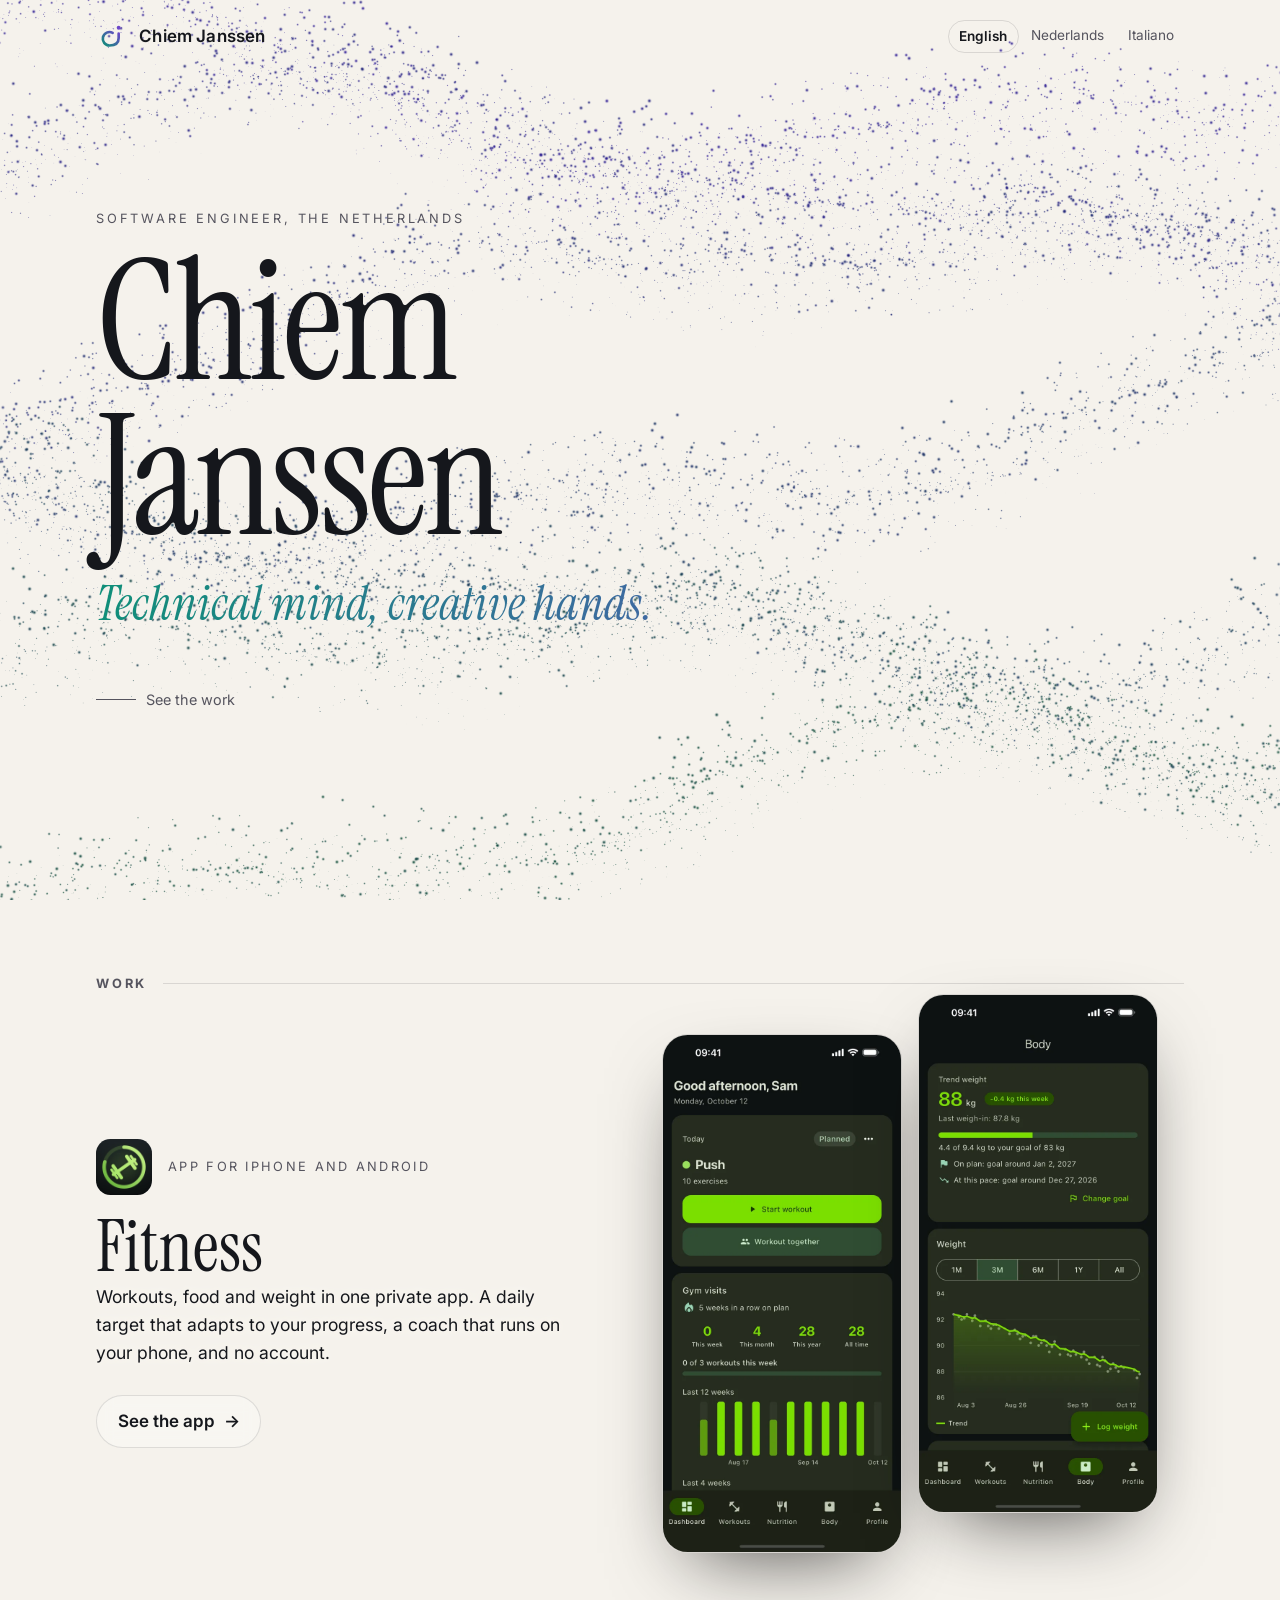
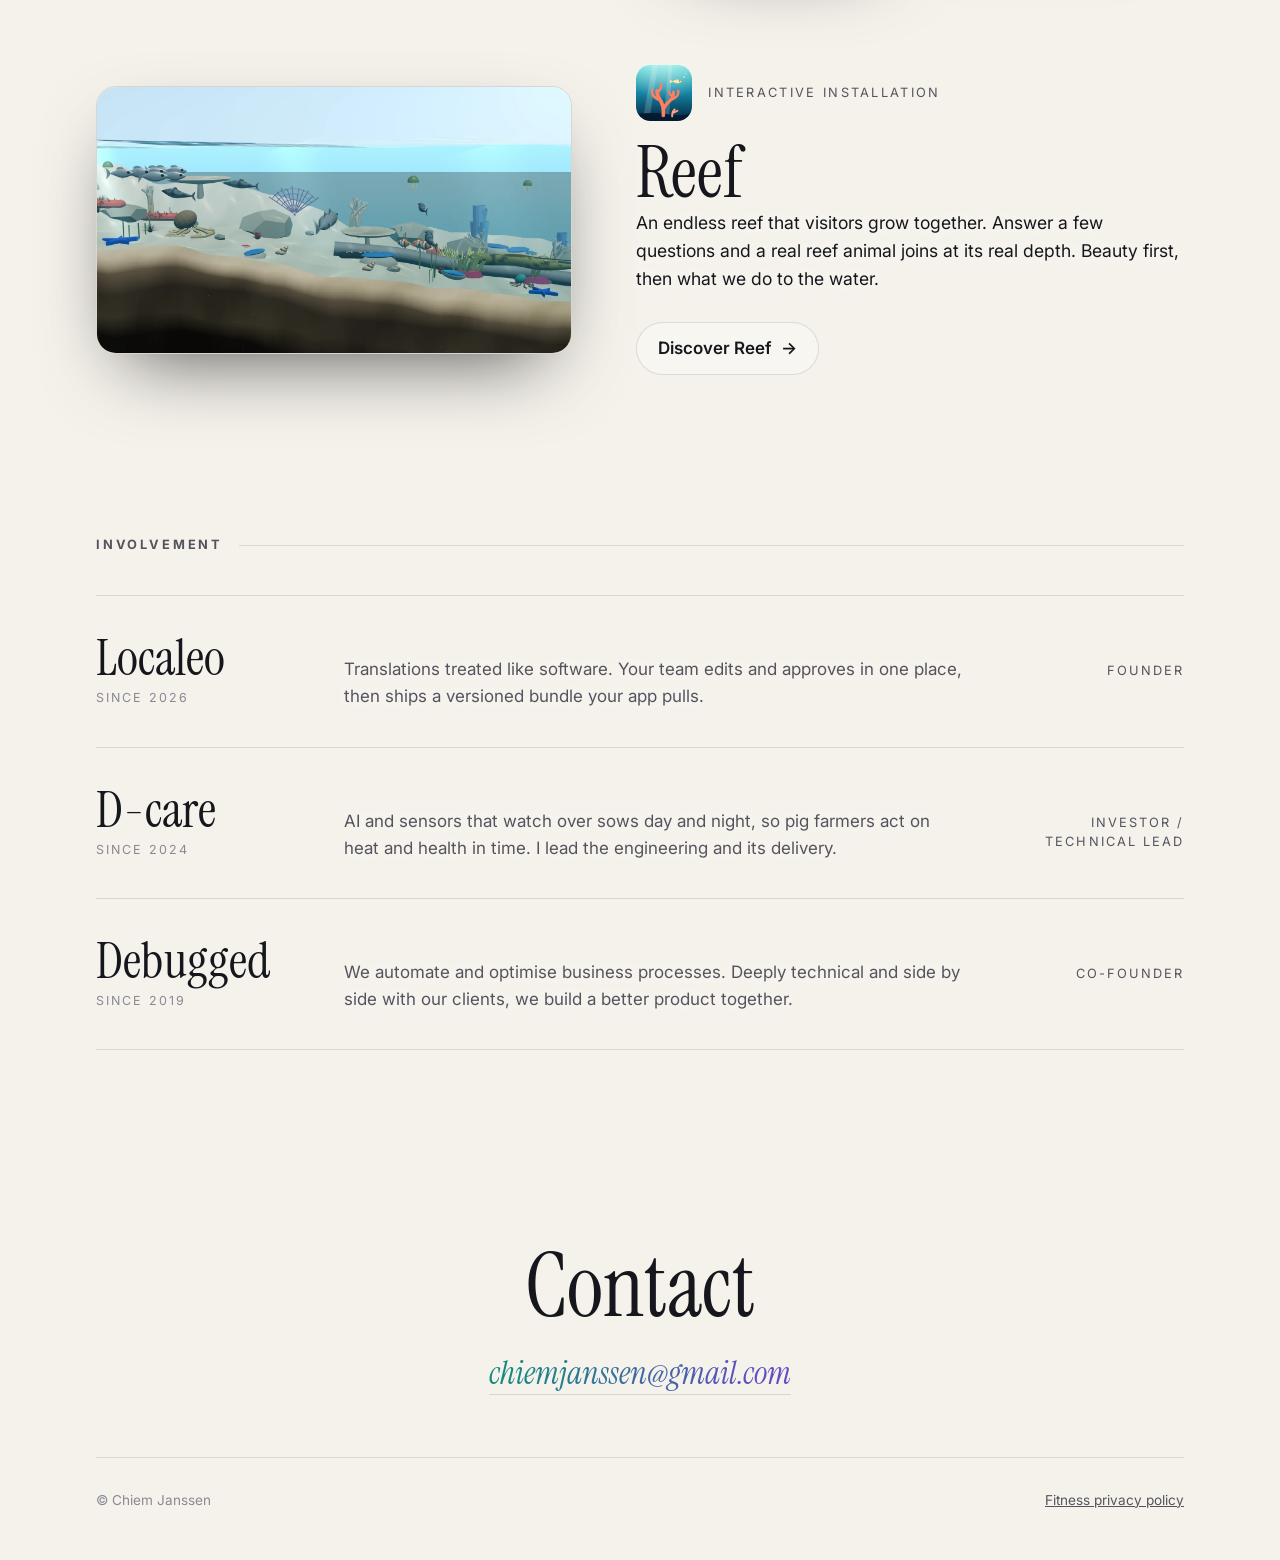
==== index.html @ e1617f34 "Sharper Reef hero, years and roles under involvement - Reef hero and homepage card: a new 3200 px re" ====
<!doctype html>
<html lang="en">
<head>
<meta charset="utf-8">
<meta name="viewport" content="width=device-width, initial-scale=1">
<title>Chiem Janssen: technical mind, creative hands</title>
<meta name="description" content="Software engineer from the Netherlands. Apps, platforms and interactive art: Fitness, Reef, Debugged, Localeo and D-care.">
<meta name="theme-color" content="#07090c">
<link rel="icon" href="/favicon.svg" type="image/svg+xml">
<link rel="apple-touch-icon" href="/assets/icon-180.png">
<link rel="canonical" href="https://chiemjanssen.nl/">
<link rel="alternate" hreflang="en" href="https://chiemjanssen.nl/">
<link rel="alternate" hreflang="nl" href="https://chiemjanssen.nl/nl/">
<link rel="alternate" hreflang="it" href="https://chiemjanssen.nl/it/">
<link rel="alternate" hreflang="x-default" href="https://chiemjanssen.nl/">
<meta property="og:type" content="website">
<meta property="og:title" content="Chiem Janssen: technical mind, creative hands">
<meta property="og:description" content="Software engineer from the Netherlands. Apps, platforms and interactive art: Fitness, Reef, Debugged, Localeo and D-care.">
<meta property="og:image" content="https://chiemjanssen.nl/assets/og-en.jpg">
<meta property="og:url" content="https://chiemjanssen.nl/">
<meta name="twitter:card" content="summary_large_image">
<link rel="preconnect" href="https://fonts.googleapis.com">
<link rel="preconnect" href="https://fonts.gstatic.com" crossorigin>
<link rel="stylesheet" href="https://fonts.googleapis.com/css2?family=Instrument+Serif:ital@0;1&family=Inter:wght@400;600&display=swap">
<link rel="stylesheet" href="/site.css">
<script type="module" src="/assets/field.js"></script>
</head>
<body>
<canvas class="field" data-preset="current" aria-hidden="true"></canvas>
<div class="page">
<div class="wrap">
<header class="topbar">
<a class="brand" href="/"><img src="/assets/logo.svg" width="34" height="34" alt="">Chiem Janssen</a>
<nav class="lang"><strong><span class="full">English</span><span class="short">EN</span></strong><a href="/nl/" hreflang="nl" lang="nl" aria-label="Nederlands"><span class="full">Nederlands</span><span class="short">NL</span></a><a href="/it/" hreflang="it" lang="it" aria-label="Italiano"><span class="full">Italiano</span><span class="short">IT</span></a></nav>
</header>
<main>
<section class="hero" data-field="ink">
<p class="kicker">Software engineer, the Netherlands</p>
<h1>Chiem<br>Janssen</h1>
<p class="tagline" lang="en">Technical mind, creative hands.</p>
<a class="scroll-cue" href="#work">See the work</a>
</section>

<section class="block" id="work">
<h2 class="label">Work</h2>
<article class="project fitness" data-field="fitness">
<div>
<div class="project-head"><img src="/fitness/img/icon.webp" width="56" height="56" alt=""><div><p class="project-kind">App for iPhone and Android</p></div></div>
<h3>Fitness</h3>
<p class="body">Workouts, food and weight in one private app. A daily target that adapts to your progress, a coach that runs on your phone, and no account.</p>
<a class="more" href="/fitness/">See the app</a>
</div>
<div class="project-media duo" role="img" aria-label="Screenshots of the Fitness app">
<div class="phone"><img src="/fitness/img/en/02_today.webp" width="660" height="1434" loading="lazy" alt=""></div>
<div class="phone"><img src="/fitness/img/en/01_body.webp" width="660" height="1434" loading="lazy" alt=""></div>
</div>
</article>
<article class="project reef flip" data-field="reef">
<div>
<div class="project-head"><img src="/reef/img/icon-180.png" width="56" height="56" alt=""><div><p class="project-kind">Interactive installation</p></div></div>
<h3>Reef</h3>
<p class="body">An endless reef that visitors grow together. Answer a few questions and a real reef animal joins at its real depth. Beauty first, then what we do to the water.</p>
<a class="more" href="/reef/">Discover Reef</a>
</div>
<div class="project-media"><div class="shot-wide"><img src="/reef/img/reef-card.webp" width="1600" height="900" loading="lazy" alt="The shallow reef on a sunny day"></div></div>
</article>
</section>

<section class="block" data-field="warm">
<h2 class="label">Involvement</h2>
<ul class="roles">
<li><a href="https://localeo.app" rel="noopener"><span class="org">Localeo<span class="since">Since 2026</span></span><span class="role">Founder</span><span class="what">Translations treated like software. Your team edits and approves in one place, then ships a versioned bundle your app pulls.</span></a></li>
<li><a href="https://d-care.ai" rel="noopener"><span class="org">D-care<span class="since">Since 2024</span></span><span class="role">Investor / Technical Lead</span><span class="what">AI and sensors that watch over sows day and night, so pig farmers act on heat and health in time. I lead the engineering and its delivery.</span></a></li>
<li><a href="https://debugged.nl" rel="noopener"><span class="org">Debugged<span class="since">Since 2019</span></span><span class="role">Co-founder</span><span class="what">We automate and optimise business processes. Deeply technical and side by side with our clients, we build a better product together.</span></a></li>
</ul>
</section>

<section class="contact" data-field="ink">
<h2>Contact</h2>
<a class="mail" href="mailto:chiemjanssen@gmail.com">chiemjanssen@gmail.com</a>
</section>
</main>
<footer>
<span>&copy; Chiem Janssen</span>
<a href="/fitness/privacy/">Fitness privacy policy</a>
</footer>
</div>
</div>
</body>
</html>
---- site.css ----
/* chiemjanssen.nl homepage. Dark-first; the particle field (assets/field.js) sits behind. */
:root {
  color-scheme: dark light;
  --bg: #07090c;
  --fg: #ece9f2;
  --muted: #a3a1ad;
  --faint: #6c6a76;
  --line: rgba(236, 233, 242, .12);
  --panel: rgba(16, 19, 25, .62);
  --mint: #7cf2d4;
  --lilac: #c8a6ff;
  --grad: linear-gradient(100deg, var(--mint), var(--lilac));
  --serif: "Instrument Serif", ui-serif, Georgia, serif;
  --sans: "Inter", system-ui, -apple-system, "Segoe UI", Roboto, sans-serif;
}
@media (prefers-color-scheme: light) {
  :root {
    --bg: #f5f2ec;
    --fg: #15171c;
    --muted: #55545e;
    --faint: #8a8893;
    --line: rgba(21, 23, 28, .12);
    --panel: rgba(250, 248, 244, .7);
    --mint: #0f8f78;
    --lilac: #6b46c9;
  }
}

* { box-sizing: border-box; }
html { -webkit-text-size-adjust: 100%; scroll-behavior: smooth; }
@media (prefers-reduced-motion: reduce) { html { scroll-behavior: auto; } }
body {
  margin: 0;
  background: var(--bg);
  color: var(--fg);
  font: 17px/1.6 var(--sans);
  overflow-x: hidden;
  overflow-wrap: break-word;
}
a { color: inherit; }
img { max-width: 100%; height: auto; display: block; }

canvas.field { position: fixed; inset: 0; width: 100%; height: 100%; z-index: 0; pointer-events: none; }
.no-webgl body, html.no-webgl body {
  background-image: radial-gradient(60rem 40rem at 80% 0%, color-mix(in srgb, var(--lilac) 18%, transparent), transparent 70%),
    radial-gradient(50rem 40rem at 0% 60%, color-mix(in srgb, var(--mint) 14%, transparent), transparent 70%);
}

.page { position: relative; z-index: 1; }
.wrap { max-width: 72rem; margin: 0 auto; padding: 0 1rem; }
@media (min-width: 700px) { .wrap { padding: 0 2rem; } }

/* Top bar */
.topbar { display: flex; align-items: center; justify-content: space-between; gap: 1rem; padding: 1.25rem 0; }
.brand { display: flex; align-items: center; gap: .6rem; text-decoration: none; font-weight: 600; letter-spacing: .01em; }
.brand img { width: 2.1rem; height: 2.1rem; }
nav.lang { display: flex; gap: .15rem; font-size: .85rem; }
nav.lang a, nav.lang strong { padding: .3rem .65rem; border-radius: 999px; text-decoration: none; }
nav.lang a { color: var(--muted); }
nav.lang a:hover { color: var(--fg); background: var(--line); }
nav.lang .short { display: none; }
@media (max-width: 560px) { nav.lang .full { display: none; } nav.lang .short { display: inline; } }
nav.lang strong { color: var(--fg); border: 1px solid var(--line); font-weight: 600; }

/* Hero */
.hero { min-height: calc(100svh - 5rem); display: flex; flex-direction: column; justify-content: center; padding: 2rem 0 5rem; }
.kicker { margin: 0 0 1rem; color: var(--muted); font-size: .8rem; letter-spacing: .22em; text-transform: uppercase; }
.hero h1 {
  margin: 0;
  font: 400 clamp(4rem, 18vw, 10.5rem)/.92 var(--serif);
  letter-spacing: -.02em;
}
.tagline {
  margin: 1.4rem 0 0;
  font: italic 400 clamp(1.6rem, 4.6vw, 3rem)/1.15 var(--serif);
  background: var(--grad);
  -webkit-background-clip: text;
  background-clip: text;
  color: transparent;
}
.scroll-cue { margin-top: 3.5rem; display: inline-flex; align-items: center; gap: .6rem; color: var(--muted); text-decoration: none; font-size: .9rem; }
.scroll-cue::before { content: ""; width: 2.5rem; height: 1px; background: currentColor; }
.scroll-cue:hover { color: var(--fg); }

/* Sections */
section.block { padding: 5rem 0; }
.label { margin: 0 0 2.5rem; color: var(--muted); font-size: .8rem; letter-spacing: .22em; text-transform: uppercase; display: flex; align-items: center; gap: 1rem; }
.label::after { content: ""; flex: 1; height: 1px; background: var(--line); }

/* Projects */
.project { display: grid; gap: 2rem; align-items: center; margin-bottom: 7rem; }
.project:last-child { margin-bottom: 0; }
@media (min-width: 900px) {
  .project { grid-template-columns: 1fr 1.15fr; gap: 4rem; }
  .project.flip .project-media { order: -1; }
}
.project-head { display: flex; align-items: center; gap: 1rem; margin-bottom: 1rem; }
.project-head img { width: 3.5rem; height: 3.5rem; border-radius: .9rem; }
.project-kind { margin: 0; color: var(--muted); font-size: .8rem; letter-spacing: .18em; text-transform: uppercase; }
.project h3 { margin: 0; font: 400 clamp(2.6rem, 7vw, 4.5rem)/1 var(--serif); }
.project p.body, .roles .what { text-shadow: 0 0 14px var(--bg), 0 0 4px var(--bg); }
.project p.body { margin: 0 0 1.75rem; font-size: 1.1rem; color: var(--fg); max-width: 34rem; }
.more {
  display: inline-flex; align-items: center; gap: .55rem;
  padding: .75rem 1.3rem; border-radius: 999px; border: 1px solid var(--line);
  background: var(--panel); backdrop-filter: blur(8px); -webkit-backdrop-filter: blur(8px);
  text-decoration: none; font-weight: 600;
  transition: border-color .2s, transform .2s;
}
.more::after { content: "\2192"; transition: transform .2s; }
.more:hover { border-color: var(--accent, var(--mint)); }
.more:hover::after { transform: translateX(.25rem); }
.project.fitness { --accent: #7edd00; }
.project.reef { --accent: #36d1dc; }

.project-media { position: relative; }
.shot-wide { border-radius: 1.25rem; overflow: hidden; border: 1px solid var(--line); box-shadow: 0 30px 80px -30px rgba(0, 0, 0, .7); }
.shot-wide img { width: 100%; aspect-ratio: 16 / 9; object-fit: cover; }
.duo { display: flex; gap: 1rem; align-items: flex-end; justify-content: center; }
.phone {
  width: min(46%, 15rem); border-radius: 1.6rem; overflow: hidden;
  border: 1px solid var(--line); box-shadow: 0 30px 80px -30px rgba(0, 0, 0, .7);
}
.phone:nth-child(2) { transform: translateY(-2.5rem); }

/* Involvement */
.roles { list-style: none; margin: 0; padding: 0; border-top: 1px solid var(--line); }
.roles li { border-bottom: 1px solid var(--line); }
.roles a {
  display: grid; grid-template-columns: 1fr auto; gap: .35rem 1.5rem; align-items: baseline;
  padding: 1.75rem 0; text-decoration: none;
}
@media (min-width: 800px) {
  .roles a { grid-template-columns: 14rem 1fr 12rem; padding: 2.25rem 0; }
}
.roles .org { font: 400 clamp(2rem, 5vw, 3.2rem)/1 var(--serif); transition: color .2s; }
.roles .since { display: block; margin-top: .55rem; font: 400 .78rem/1 var(--sans); letter-spacing: .16em; text-transform: uppercase; color: var(--faint); }
.roles .role { grid-column: 2; grid-row: 1; justify-self: end; text-align: right; max-width: 11rem; color: var(--muted); font-size: .8rem; line-height: 1.5; letter-spacing: .16em; text-transform: uppercase; }
.roles .what { grid-column: 1 / -1; color: var(--muted); max-width: 40rem; }
@media (min-width: 800px) {
  .roles .what { grid-column: 2; grid-row: 1; }
  .roles .role { grid-column: 3; }
}
.roles a:hover .org { color: var(--mint); }

/* Contact + footer */
.contact { text-align: center; padding: 7rem 0 4rem; }
.contact h2 { margin: 0 0 1.5rem; font: 400 clamp(2.6rem, 8vw, 5.5rem)/1 var(--serif); }
.contact .mail {
  font: italic 400 clamp(1.3rem, 4vw, 2rem)/1.2 var(--serif);
  background: var(--grad); -webkit-background-clip: text; background-clip: text; color: transparent;
  text-decoration: none; border-bottom: 1px solid var(--line);
}
footer { padding: 2rem 0 3rem; border-top: 1px solid var(--line); color: var(--faint); font-size: .85rem; display: flex; flex-wrap: wrap; gap: .5rem 1.5rem; justify-content: space-between; }
footer a { color: var(--muted); }
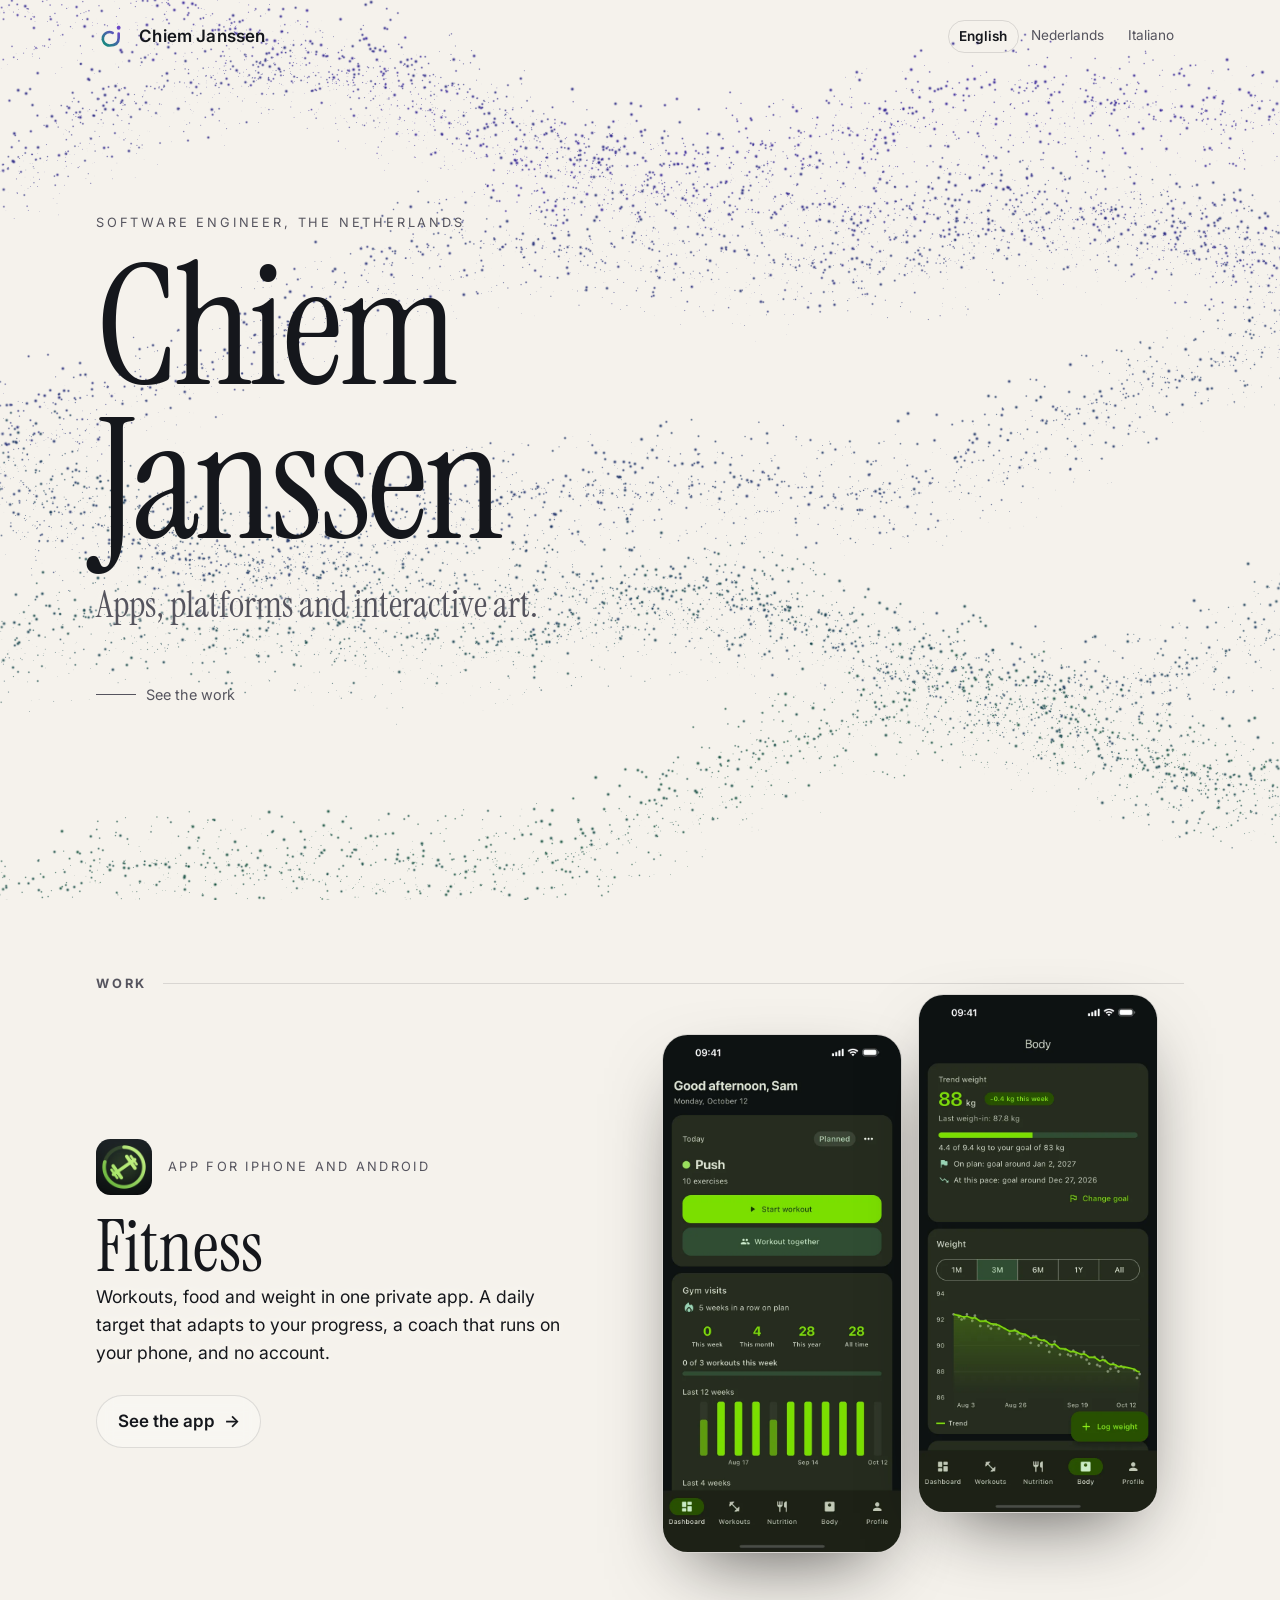
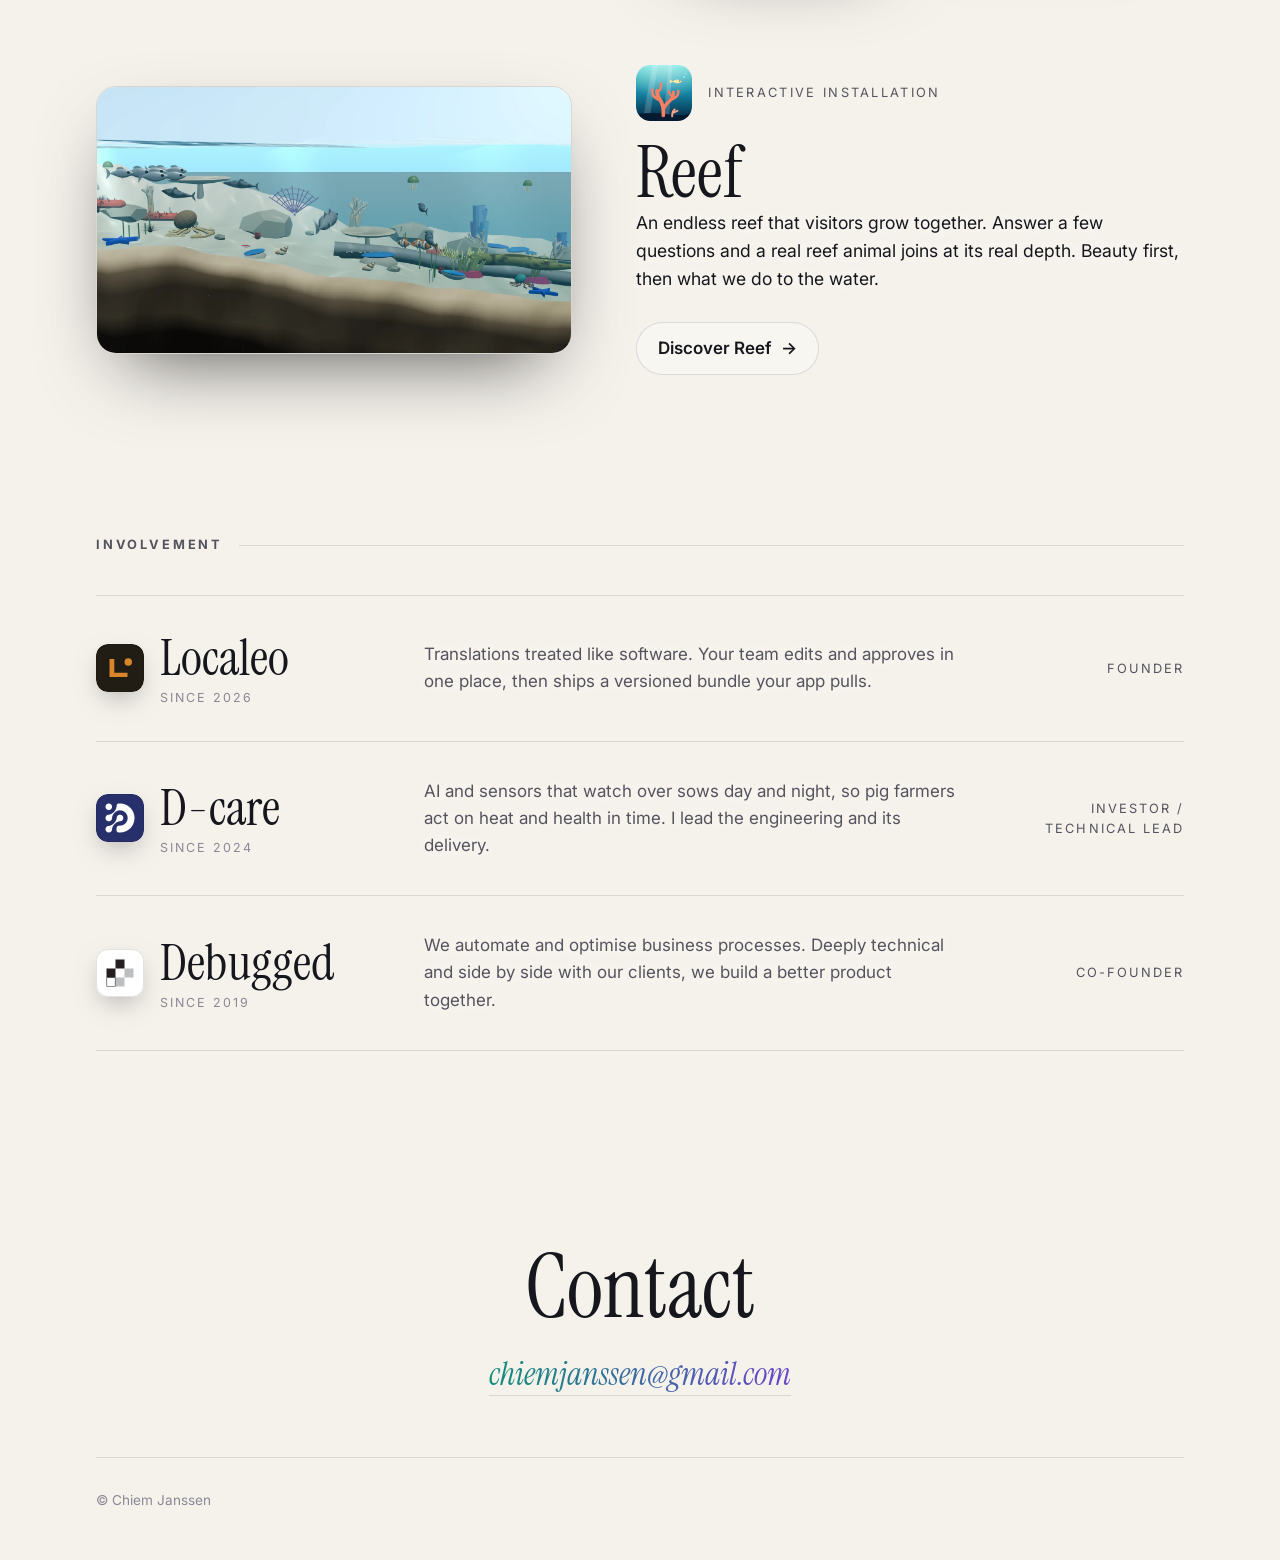
==== commit ae7b3f28: "Company logos in front of the involvement rows" ====
--- a/index.html
+++ b/index.html
@@ -3,7 +3,7 @@
 <head>
 <meta charset="utf-8">
 <meta name="viewport" content="width=device-width, initial-scale=1">
-<title>Chiem Janssen: technical mind, creative hands</title>
+<title>Chiem Janssen</title>
 <meta name="description" content="Software engineer from the Netherlands. Apps, platforms and interactive art: Fitness, Reef, Debugged, Localeo and D-care.">
 <meta name="theme-color" content="#07090c">
 <link rel="icon" href="/favicon.svg" type="image/svg+xml">
@@ -14,7 +14,7 @@
 <link rel="alternate" hreflang="it" href="https://chiemjanssen.nl/it/">
 <link rel="alternate" hreflang="x-default" href="https://chiemjanssen.nl/">
 <meta property="og:type" content="website">
-<meta property="og:title" content="Chiem Janssen: technical mind, creative hands">
+<meta property="og:title" content="Chiem Janssen">
 <meta property="og:description" content="Software engineer from the Netherlands. Apps, platforms and interactive art: Fitness, Reef, Debugged, Localeo and D-care.">
 <meta property="og:image" content="https://chiemjanssen.nl/assets/og-en.jpg">
 <meta property="og:url" content="https://chiemjanssen.nl/">
@@ -37,7 +37,7 @@
 <section class="hero" data-field="ink">
 <p class="kicker">Software engineer, the Netherlands</p>
 <h1>Chiem<br>Janssen</h1>
-<p class="tagline" lang="en">Technical mind, creative hands.</p>
+<p class="tagline">Apps, platforms and interactive art.</p>
 <a class="scroll-cue" href="#work">See the work</a>
 </section>
 
@@ -69,9 +69,9 @@
 <section class="block" data-field="warm">
 <h2 class="label">Involvement</h2>
 <ul class="roles">
-<li><a href="https://localeo.app" rel="noopener"><span class="org">Localeo<span class="since">Since 2026</span></span><span class="role">Founder</span><span class="what">Translations treated like software. Your team edits and approves in one place, then ships a versioned bundle your app pulls.</span></a></li>
-<li><a href="https://d-care.ai" rel="noopener"><span class="org">D-care<span class="since">Since 2024</span></span><span class="role">Investor / Technical Lead</span><span class="what">AI and sensors that watch over sows day and night, so pig farmers act on heat and health in time. I lead the engineering and its delivery.</span></a></li>
-<li><a href="https://debugged.nl" rel="noopener"><span class="org">Debugged<span class="since">Since 2019</span></span><span class="role">Co-founder</span><span class="what">We automate and optimise business processes. Deeply technical and side by side with our clients, we build a better product together.</span></a></li>
+<li><a href="https://localeo.app" rel="noopener"><span class="org"><img class="org-logo" src="/assets/orgs/localeo.svg" width="48" height="48" alt=""><span class="org-name">Localeo<span class="since">Since 2026</span></span></span><span class="role">Founder</span><span class="what">Translations treated like software. Your team edits and approves in one place, then ships a versioned bundle your app pulls.</span></a></li>
+<li><a href="https://d-care.ai" rel="noopener"><span class="org"><img class="org-logo" src="/assets/orgs/dcare.png" width="48" height="48" alt=""><span class="org-name">D-care<span class="since">Since 2024</span></span></span><span class="role">Investor / Technical Lead</span><span class="what">AI and sensors that watch over sows day and night, so pig farmers act on heat and health in time. I lead the engineering and its delivery.</span></a></li>
+<li><a href="https://debugged.nl" rel="noopener"><span class="org"><img class="org-logo" src="/assets/orgs/debugged.svg" width="48" height="48" alt=""><span class="org-name">Debugged<span class="since">Since 2019</span></span></span><span class="role">Co-founder</span><span class="what">We automate and optimise business processes. Deeply technical and side by side with our clients, we build a better product together.</span></a></li>
 </ul>
 </section>
 
@@ -82,7 +82,6 @@
 </main>
 <footer>
 <span>&copy; Chiem Janssen</span>
-<a href="/fitness/privacy/">Fitness privacy policy</a>
 </footer>
 </div>
 </div>
--- a/site.css
+++ b/site.css
@@ -71,12 +71,9 @@
   letter-spacing: -.02em;
 }
 .tagline {
-  margin: 1.4rem 0 0;
-  font: italic 400 clamp(1.6rem, 4.6vw, 3rem)/1.15 var(--serif);
-  background: var(--grad);
-  -webkit-background-clip: text;
-  background-clip: text;
-  color: transparent;
+  margin: 1.5rem 0 0;
+  font: 400 clamp(1.4rem, 3.6vw, 2.3rem)/1.2 var(--serif);
+  color: var(--muted);
 }
 .scroll-cue { margin-top: 3.5rem; display: inline-flex; align-items: center; gap: .6rem; color: var(--muted); text-decoration: none; font-size: .9rem; }
 .scroll-cue::before { content: ""; width: 2.5rem; height: 1px; background: currentColor; }
@@ -98,7 +95,7 @@
 .project-head img { width: 3.5rem; height: 3.5rem; border-radius: .9rem; }
 .project-kind { margin: 0; color: var(--muted); font-size: .8rem; letter-spacing: .18em; text-transform: uppercase; }
 .project h3 { margin: 0; font: 400 clamp(2.6rem, 7vw, 4.5rem)/1 var(--serif); }
-.project p.body, .roles .what { text-shadow: 0 0 14px var(--bg), 0 0 4px var(--bg); }
+.tagline, .project p.body, .roles .what { text-shadow: 0 0 14px var(--bg), 0 0 4px var(--bg); }
 .project p.body { margin: 0 0 1.75rem; font-size: 1.1rem; color: var(--fg); max-width: 34rem; }
 .more {
   display: inline-flex; align-items: center; gap: .55rem;
@@ -127,13 +124,16 @@
 .roles { list-style: none; margin: 0; padding: 0; border-top: 1px solid var(--line); }
 .roles li { border-bottom: 1px solid var(--line); }
 .roles a {
-  display: grid; grid-template-columns: 1fr auto; gap: .35rem 1.5rem; align-items: baseline;
+  display: grid; grid-template-columns: 1fr auto; gap: .35rem 1.5rem; align-items: center;
   padding: 1.75rem 0; text-decoration: none;
 }
 @media (min-width: 800px) {
-  .roles a { grid-template-columns: 14rem 1fr 12rem; padding: 2.25rem 0; }
+  .roles a { grid-template-columns: 19rem 1fr 12rem; padding: 2.25rem 0; }
 }
 .roles .org { font: 400 clamp(2rem, 5vw, 3.2rem)/1 var(--serif); transition: color .2s; }
+.roles .org { display: flex; align-items: center; gap: 1rem; }
+.org-logo { width: 3rem; height: 3rem; flex: none; border-radius: .75rem; box-shadow: 0 10px 30px -12px rgba(0, 0, 0, .6); outline: 1px solid var(--line); outline-offset: -1px; }
+@media (max-width: 799px) { .org-logo { width: 2.6rem; height: 2.6rem; border-radius: .65rem; } }
 .roles .since { display: block; margin-top: .55rem; font: 400 .78rem/1 var(--sans); letter-spacing: .16em; text-transform: uppercase; color: var(--faint); }
 .roles .role { grid-column: 2; grid-row: 1; justify-self: end; text-align: right; max-width: 11rem; color: var(--muted); font-size: .8rem; line-height: 1.5; letter-spacing: .16em; text-transform: uppercase; }
 .roles .what { grid-column: 1 / -1; color: var(--muted); max-width: 40rem; }
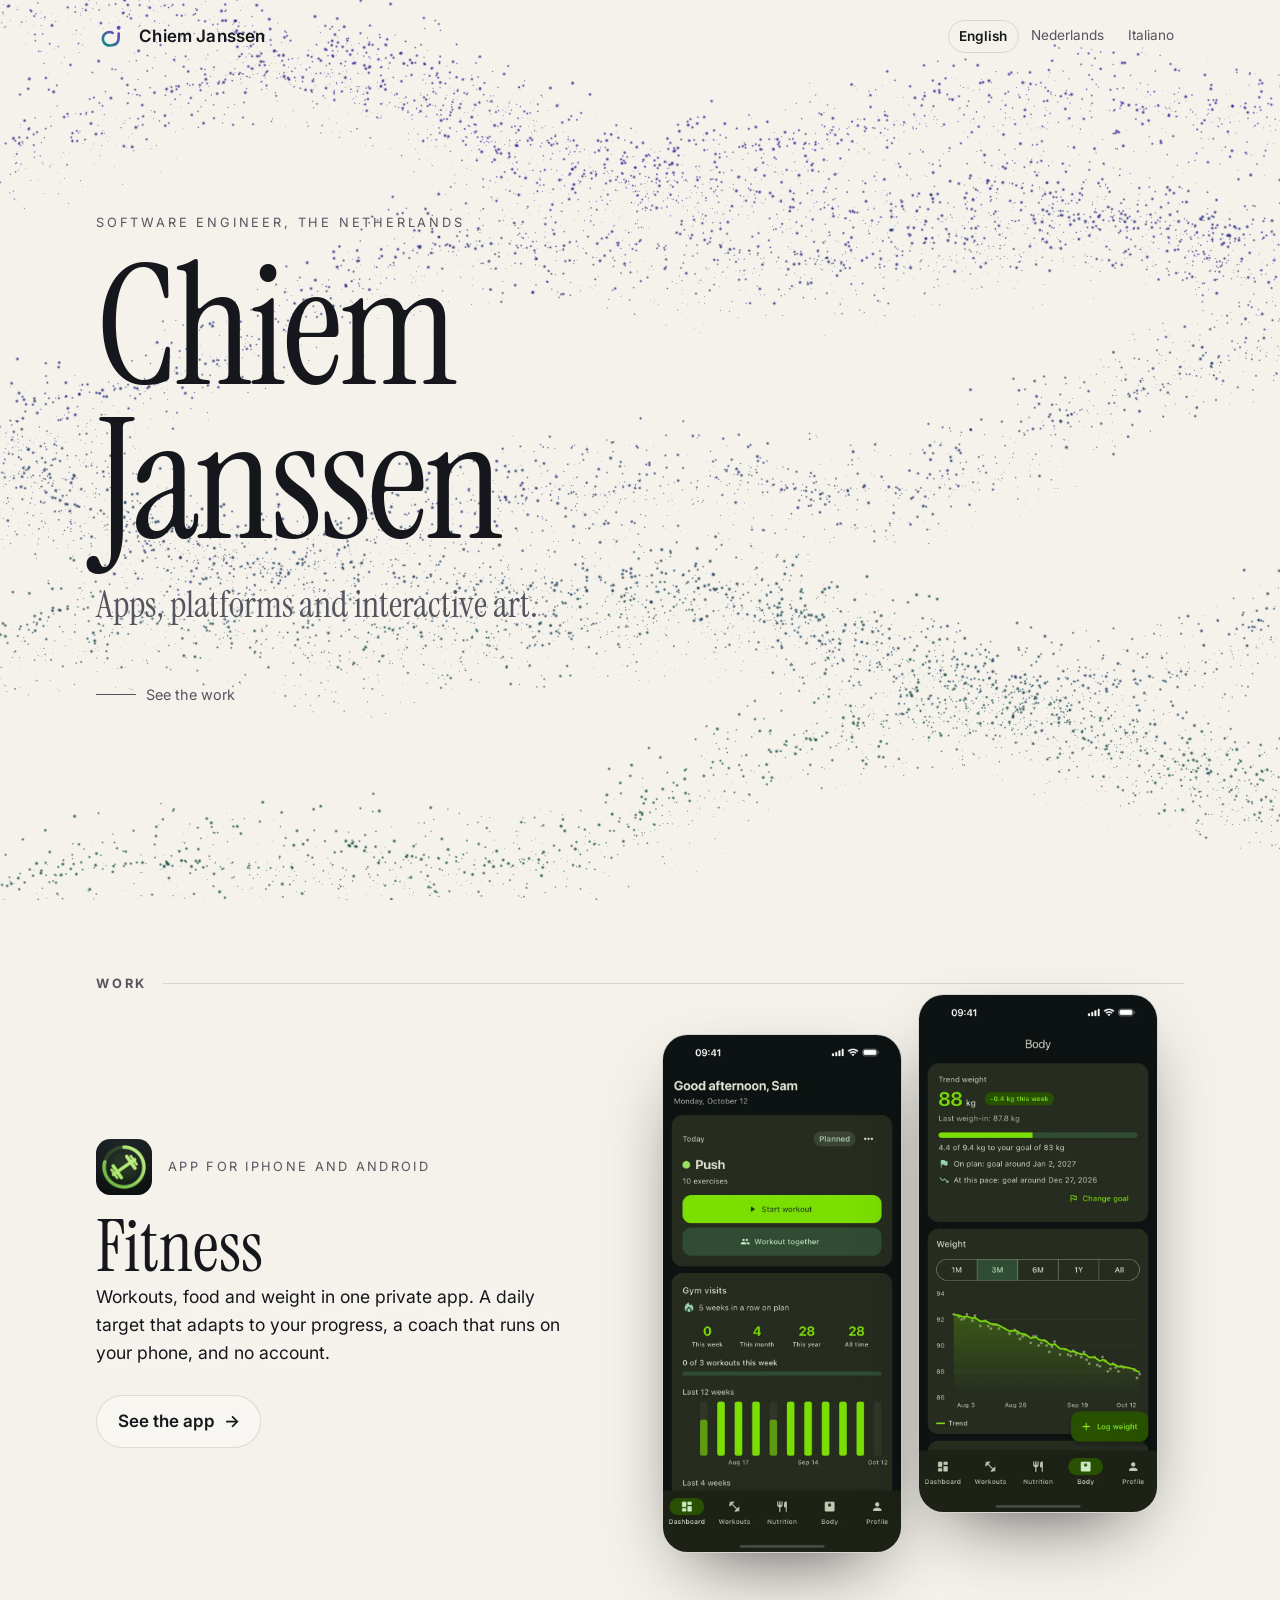
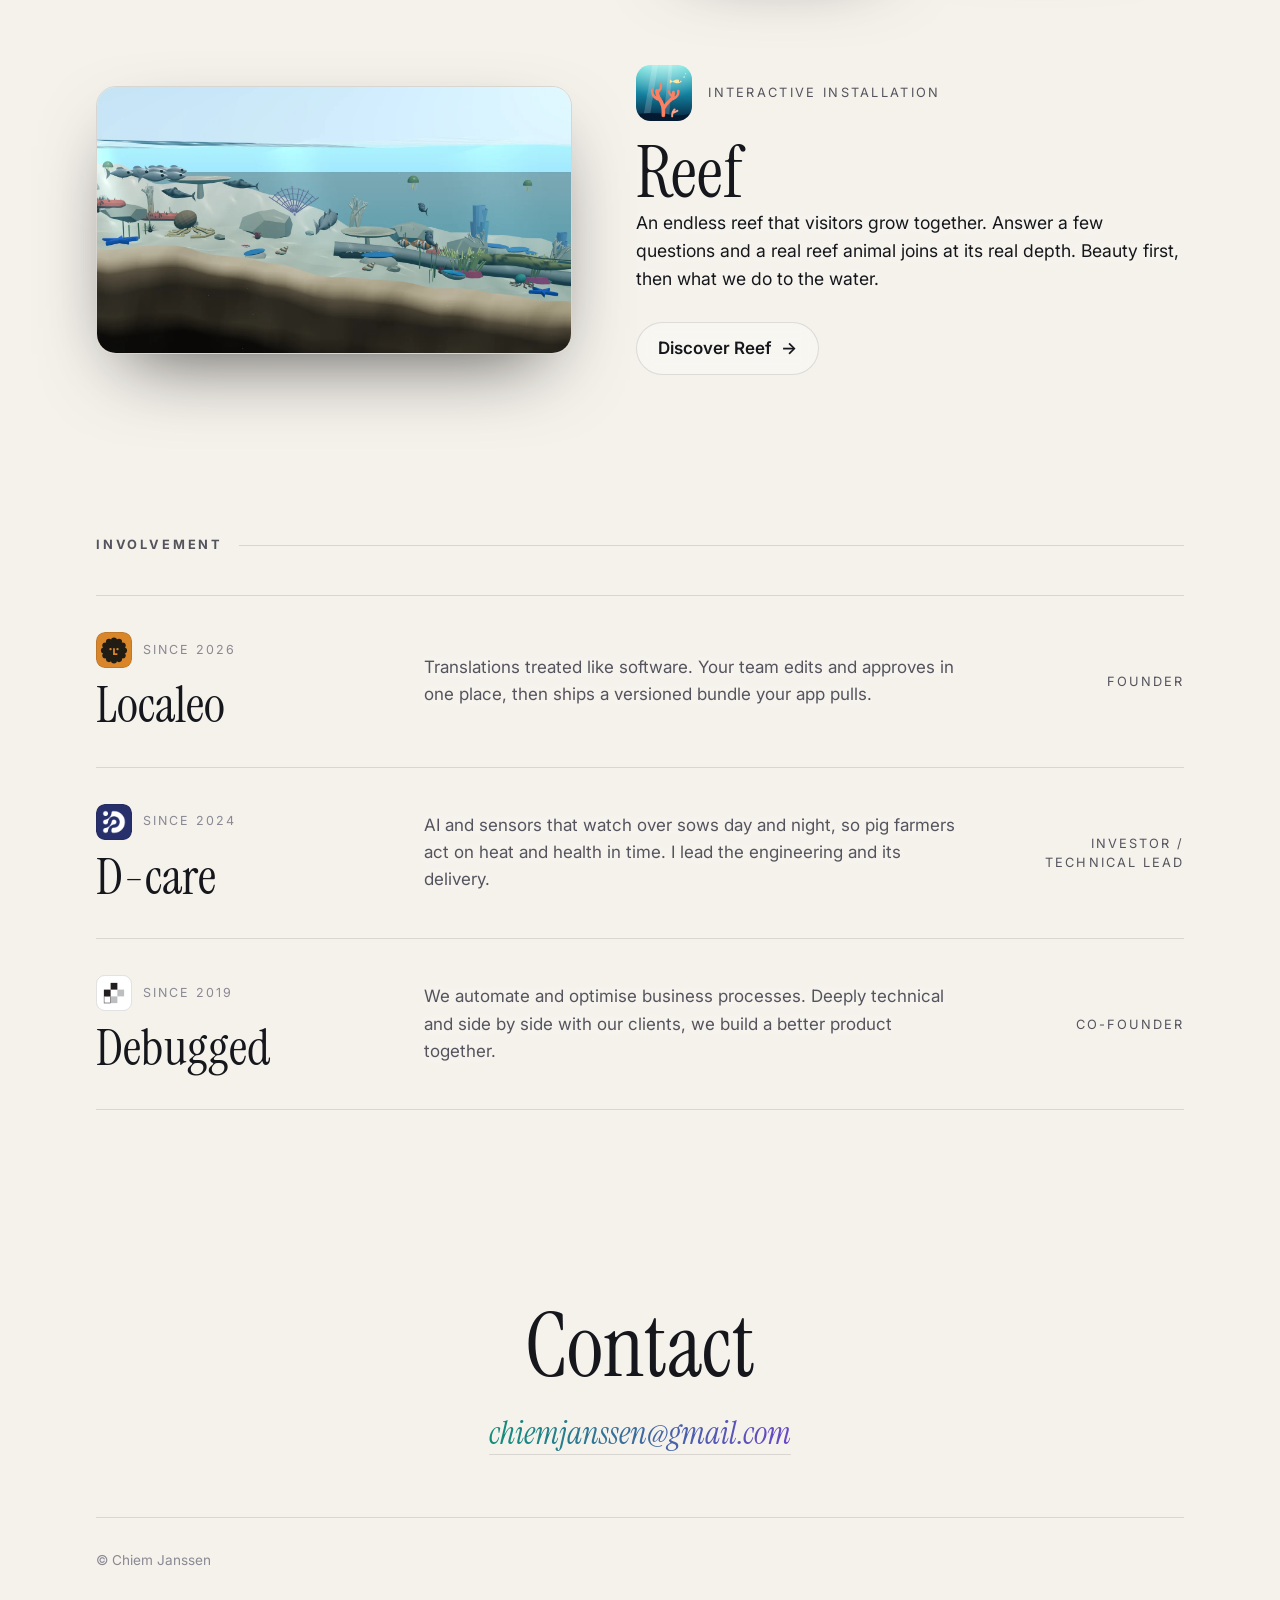
==== commit 589204de: "Localeo's lion icon; logo next to the year above each company name" ====
--- a/index.html
+++ b/index.html
@@ -69,9 +69,9 @@
 <section class="block" data-field="warm">
 <h2 class="label">Involvement</h2>
 <ul class="roles">
-<li><a href="https://localeo.app" rel="noopener"><span class="org"><img class="org-logo" src="/assets/orgs/localeo.svg" width="48" height="48" alt=""><span class="org-name">Localeo<span class="since">Since 2026</span></span></span><span class="role">Founder</span><span class="what">Translations treated like software. Your team edits and approves in one place, then ships a versioned bundle your app pulls.</span></a></li>
-<li><a href="https://d-care.ai" rel="noopener"><span class="org"><img class="org-logo" src="/assets/orgs/dcare.png" width="48" height="48" alt=""><span class="org-name">D-care<span class="since">Since 2024</span></span></span><span class="role">Investor / Technical Lead</span><span class="what">AI and sensors that watch over sows day and night, so pig farmers act on heat and health in time. I lead the engineering and its delivery.</span></a></li>
-<li><a href="https://debugged.nl" rel="noopener"><span class="org"><img class="org-logo" src="/assets/orgs/debugged.svg" width="48" height="48" alt=""><span class="org-name">Debugged<span class="since">Since 2019</span></span></span><span class="role">Co-founder</span><span class="what">We automate and optimise business processes. Deeply technical and side by side with our clients, we build a better product together.</span></a></li>
+<li><a href="https://localeo.app" rel="noopener"><span class="org"><span class="org-head"><img class="org-logo" src="/assets/orgs/localeo.svg" width="36" height="36" alt=""><span class="since">Since 2026</span></span><span class="org-name">Localeo</span></span><span class="role">Founder</span><span class="what">Translations treated like software. Your team edits and approves in one place, then ships a versioned bundle your app pulls.</span></a></li>
+<li><a href="https://d-care.ai" rel="noopener"><span class="org"><span class="org-head"><img class="org-logo" src="/assets/orgs/dcare.png" width="36" height="36" alt=""><span class="since">Since 2024</span></span><span class="org-name">D-care</span></span><span class="role">Investor / Technical Lead</span><span class="what">AI and sensors that watch over sows day and night, so pig farmers act on heat and health in time. I lead the engineering and its delivery.</span></a></li>
+<li><a href="https://debugged.nl" rel="noopener"><span class="org"><span class="org-head"><img class="org-logo" src="/assets/orgs/debugged.svg" width="36" height="36" alt=""><span class="since">Since 2019</span></span><span class="org-name">Debugged</span></span><span class="role">Co-founder</span><span class="what">We automate and optimise business processes. Deeply technical and side by side with our clients, we build a better product together.</span></a></li>
 </ul>
 </section>
 
--- a/site.css
+++ b/site.css
@@ -131,10 +131,10 @@
   .roles a { grid-template-columns: 19rem 1fr 12rem; padding: 2.25rem 0; }
 }
 .roles .org { font: 400 clamp(2rem, 5vw, 3.2rem)/1 var(--serif); transition: color .2s; }
-.roles .org { display: flex; align-items: center; gap: 1rem; }
-.org-logo { width: 3rem; height: 3rem; flex: none; border-radius: .75rem; box-shadow: 0 10px 30px -12px rgba(0, 0, 0, .6); outline: 1px solid var(--line); outline-offset: -1px; }
-@media (max-width: 799px) { .org-logo { width: 2.6rem; height: 2.6rem; border-radius: .65rem; } }
-.roles .since { display: block; margin-top: .55rem; font: 400 .78rem/1 var(--sans); letter-spacing: .16em; text-transform: uppercase; color: var(--faint); }
+.roles .org { display: flex; flex-direction: column; align-items: flex-start; gap: .7rem; }
+.org-head { display: flex; align-items: center; gap: .7rem; }
+.org-logo { width: 2.25rem; height: 2.25rem; flex: none; border-radius: .55rem; outline: 1px solid var(--line); outline-offset: -1px; }
+.roles .since { font: 400 .78rem/1 var(--sans); letter-spacing: .16em; text-transform: uppercase; color: var(--faint); }
 .roles .role { grid-column: 2; grid-row: 1; justify-self: end; text-align: right; max-width: 11rem; color: var(--muted); font-size: .8rem; line-height: 1.5; letter-spacing: .16em; text-transform: uppercase; }
 .roles .what { grid-column: 1 / -1; color: var(--muted); max-width: 40rem; }
 @media (min-width: 800px) {
@@ -153,3 +153,4 @@
 }
 footer { padding: 2rem 0 3rem; border-top: 1px solid var(--line); color: var(--faint); font-size: .85rem; display: flex; flex-wrap: wrap; gap: .5rem 1.5rem; justify-content: space-between; }
 footer a { color: var(--muted); }
+@media (max-width: 799px) { .roles .role { align-self: start; margin-top: .65rem; } }
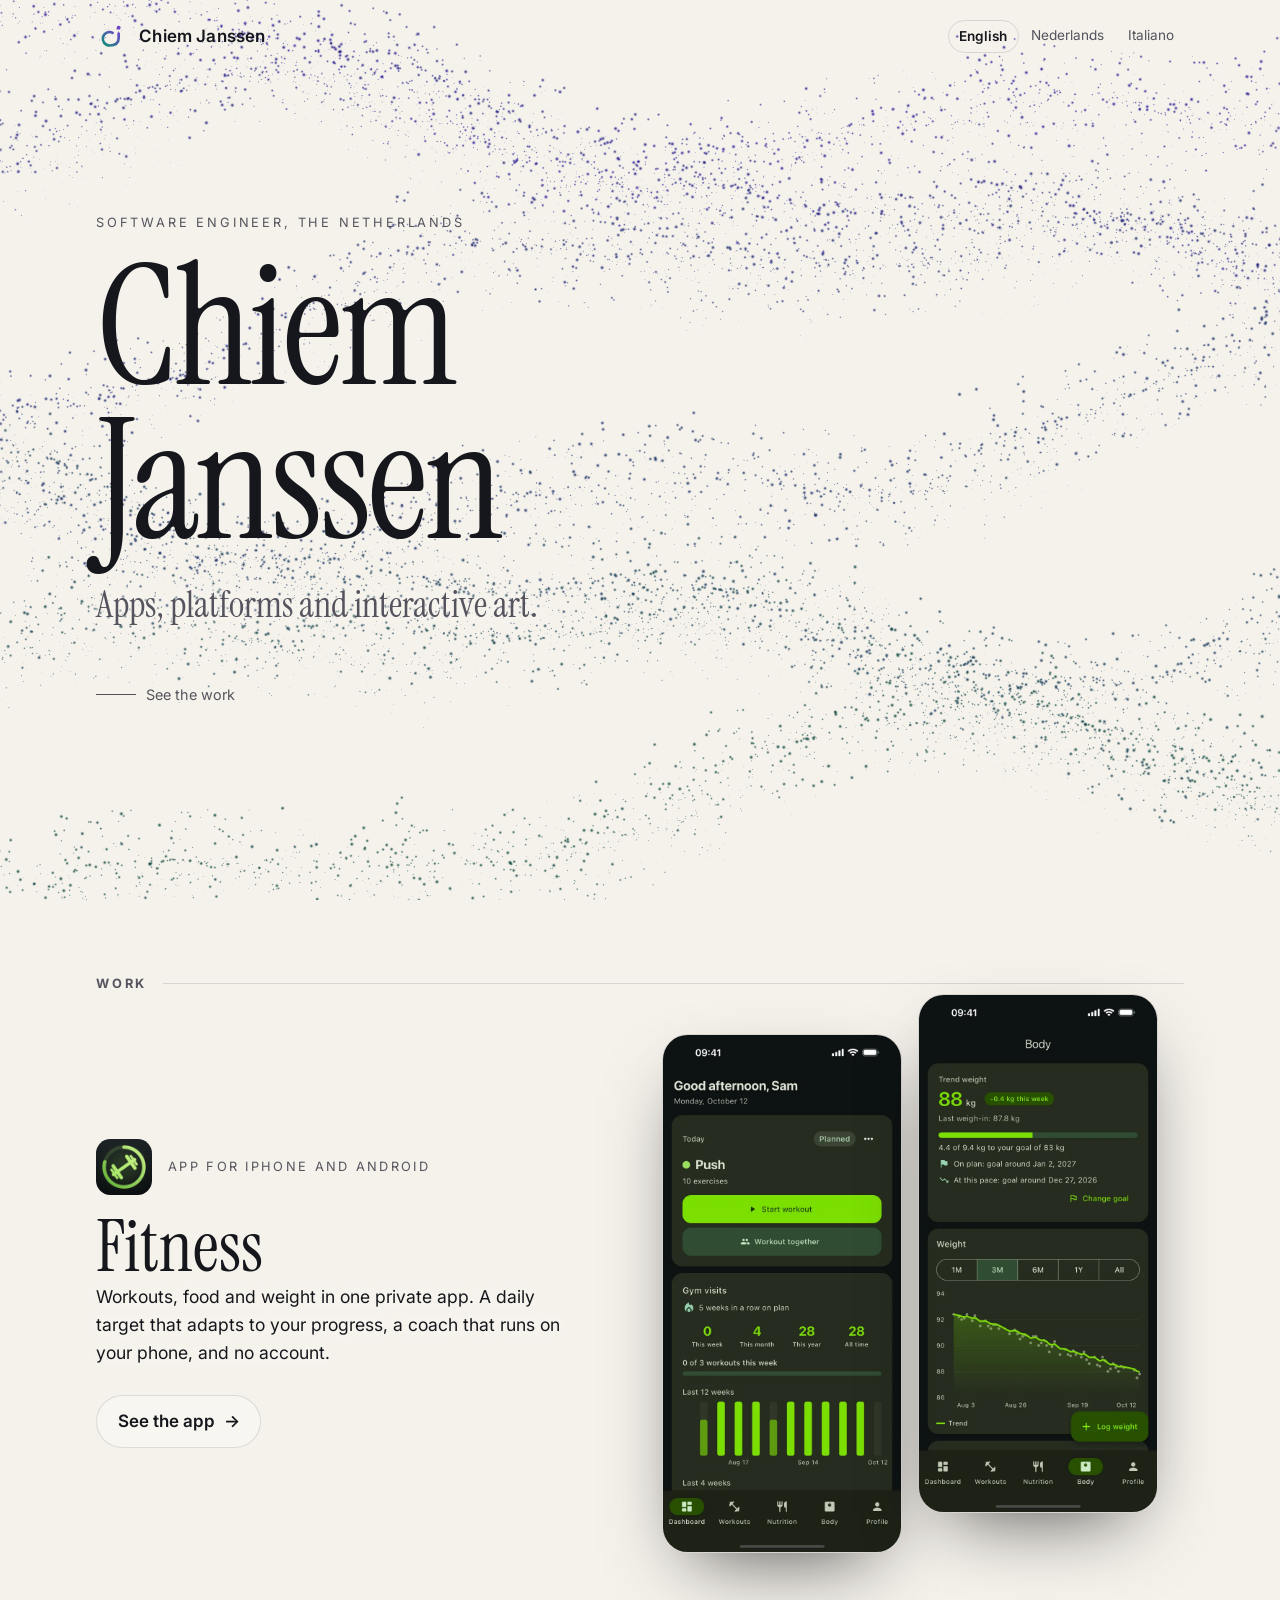
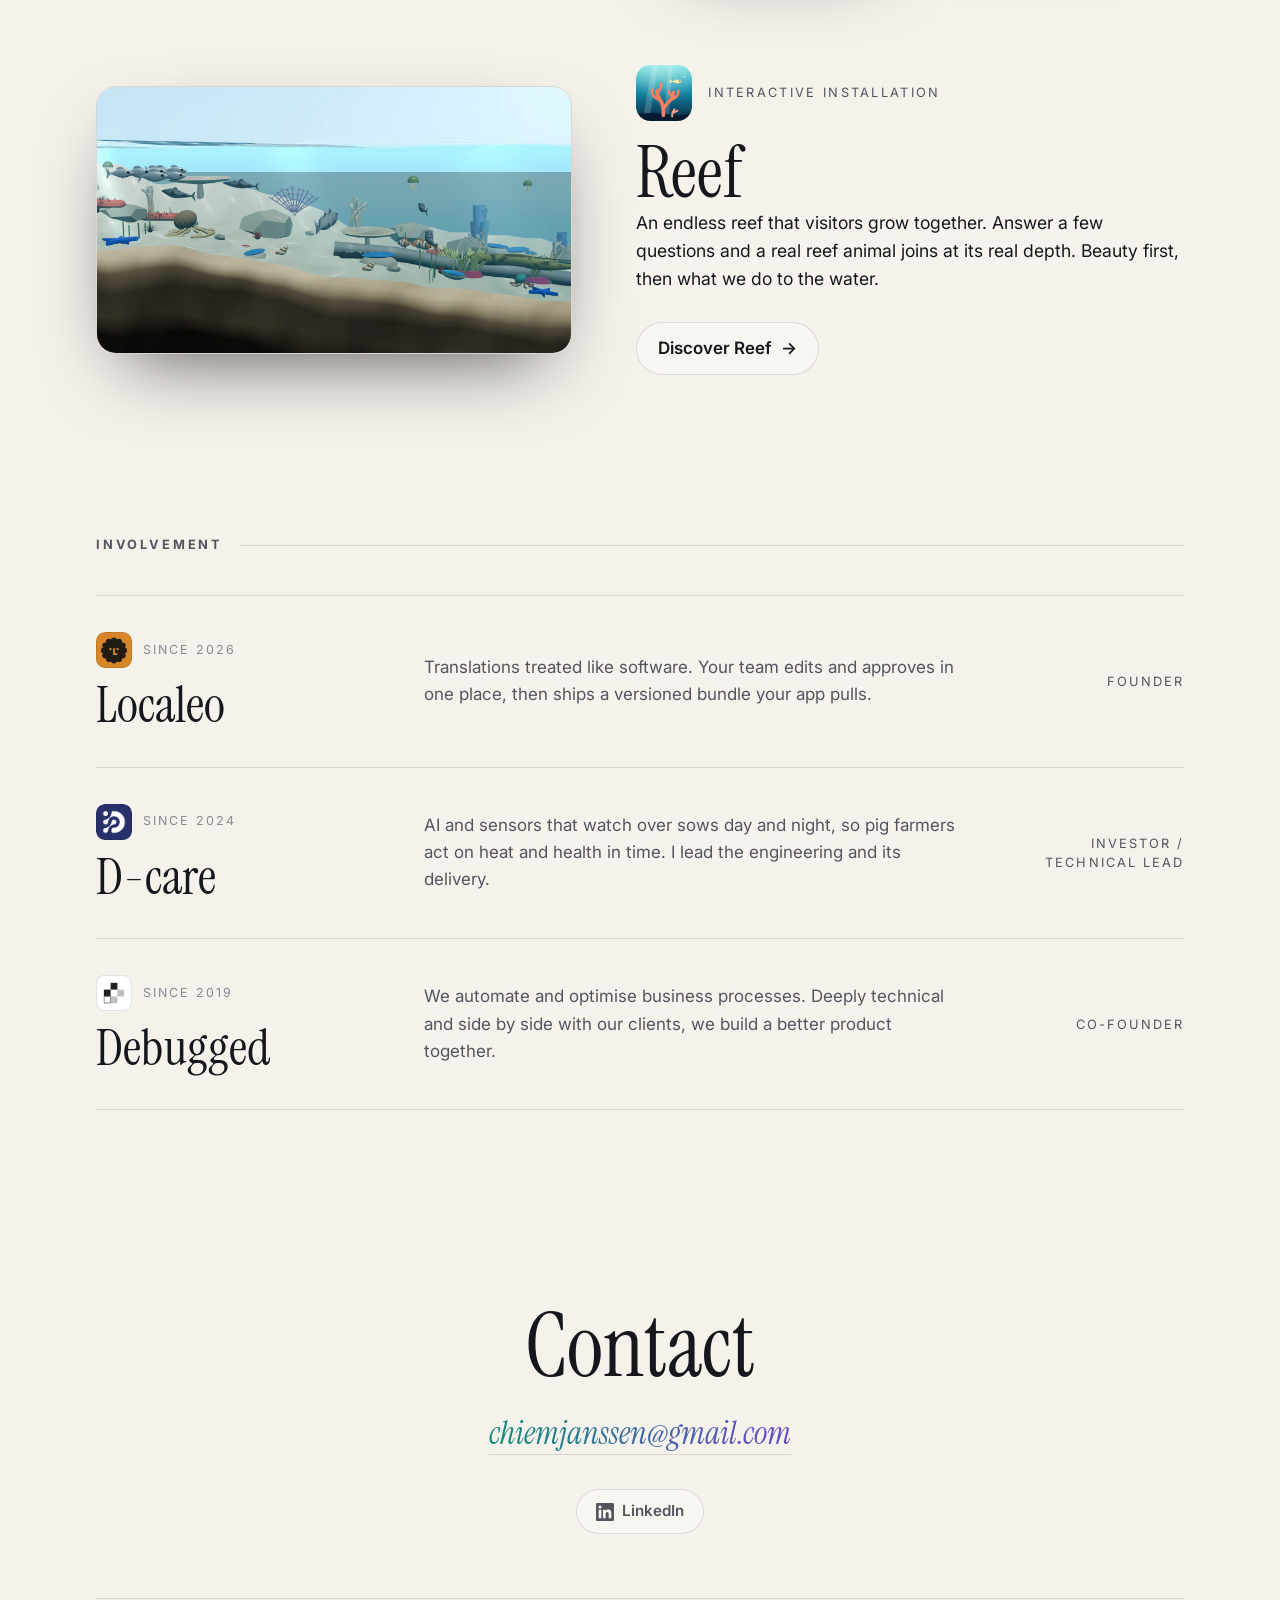
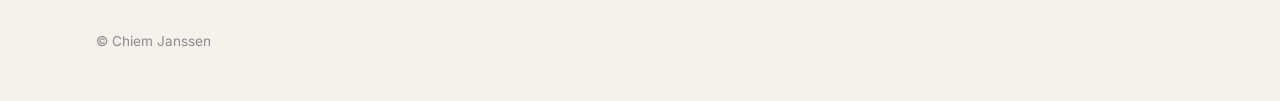
==== commit 11904275: "LinkedIn link in the contact section and the Reef footer" ====
--- a/index.html
+++ b/index.html
@@ -78,6 +78,7 @@
 <section class="contact" data-field="ink">
 <h2>Contact</h2>
 <a class="mail" href="mailto:chiemjanssen@gmail.com">chiemjanssen@gmail.com</a>
+<p class="elsewhere"><a class="linkedin" href="https://www.linkedin.com/in/chiemjanssen/" rel="me noopener"><svg viewBox="0 0 24 24" width="18" height="18" aria-hidden="true"><path fill="currentColor" d="M20.45 20.45h-3.56v-5.57c0-1.33-.02-3.04-1.85-3.04-1.85 0-2.14 1.45-2.14 2.94v5.67H9.34V9h3.42v1.56h.05c.48-.9 1.64-1.85 3.37-1.85 3.6 0 4.27 2.37 4.27 5.46v6.28zM5.34 7.43a2.06 2.06 0 1 1 0-4.13 2.06 2.06 0 0 1 0 4.13zM7.12 20.45H3.56V9h3.56v11.45zM22.22 0H1.77C.79 0 0 .77 0 1.73v20.54C0 23.23.79 24 1.77 24h20.45c.98 0 1.78-.77 1.78-1.73V1.73C24 .77 23.2 0 22.22 0z"/></svg>LinkedIn</a></p>
 </section>
 </main>
 <footer>
--- a/site.css
+++ b/site.css
@@ -144,6 +144,13 @@
 .roles a:hover .org { color: var(--mint); }
 
 /* Contact + footer */
+.contact .elsewhere { margin: 2.25rem 0 0; }
+.linkedin {
+  display: inline-flex; align-items: center; gap: .55rem; padding: .6rem 1.15rem; border-radius: 999px;
+  border: 1px solid var(--line); background: var(--panel); color: var(--muted); text-decoration: none; font-weight: 600; font-size: .95rem;
+  transition: color .2s, border-color .2s;
+}
+.linkedin:hover { color: var(--fg); border-color: var(--mint); }
 .contact { text-align: center; padding: 7rem 0 4rem; }
 .contact h2 { margin: 0 0 1.5rem; font: 400 clamp(2.6rem, 8vw, 5.5rem)/1 var(--serif); }
 .contact .mail {
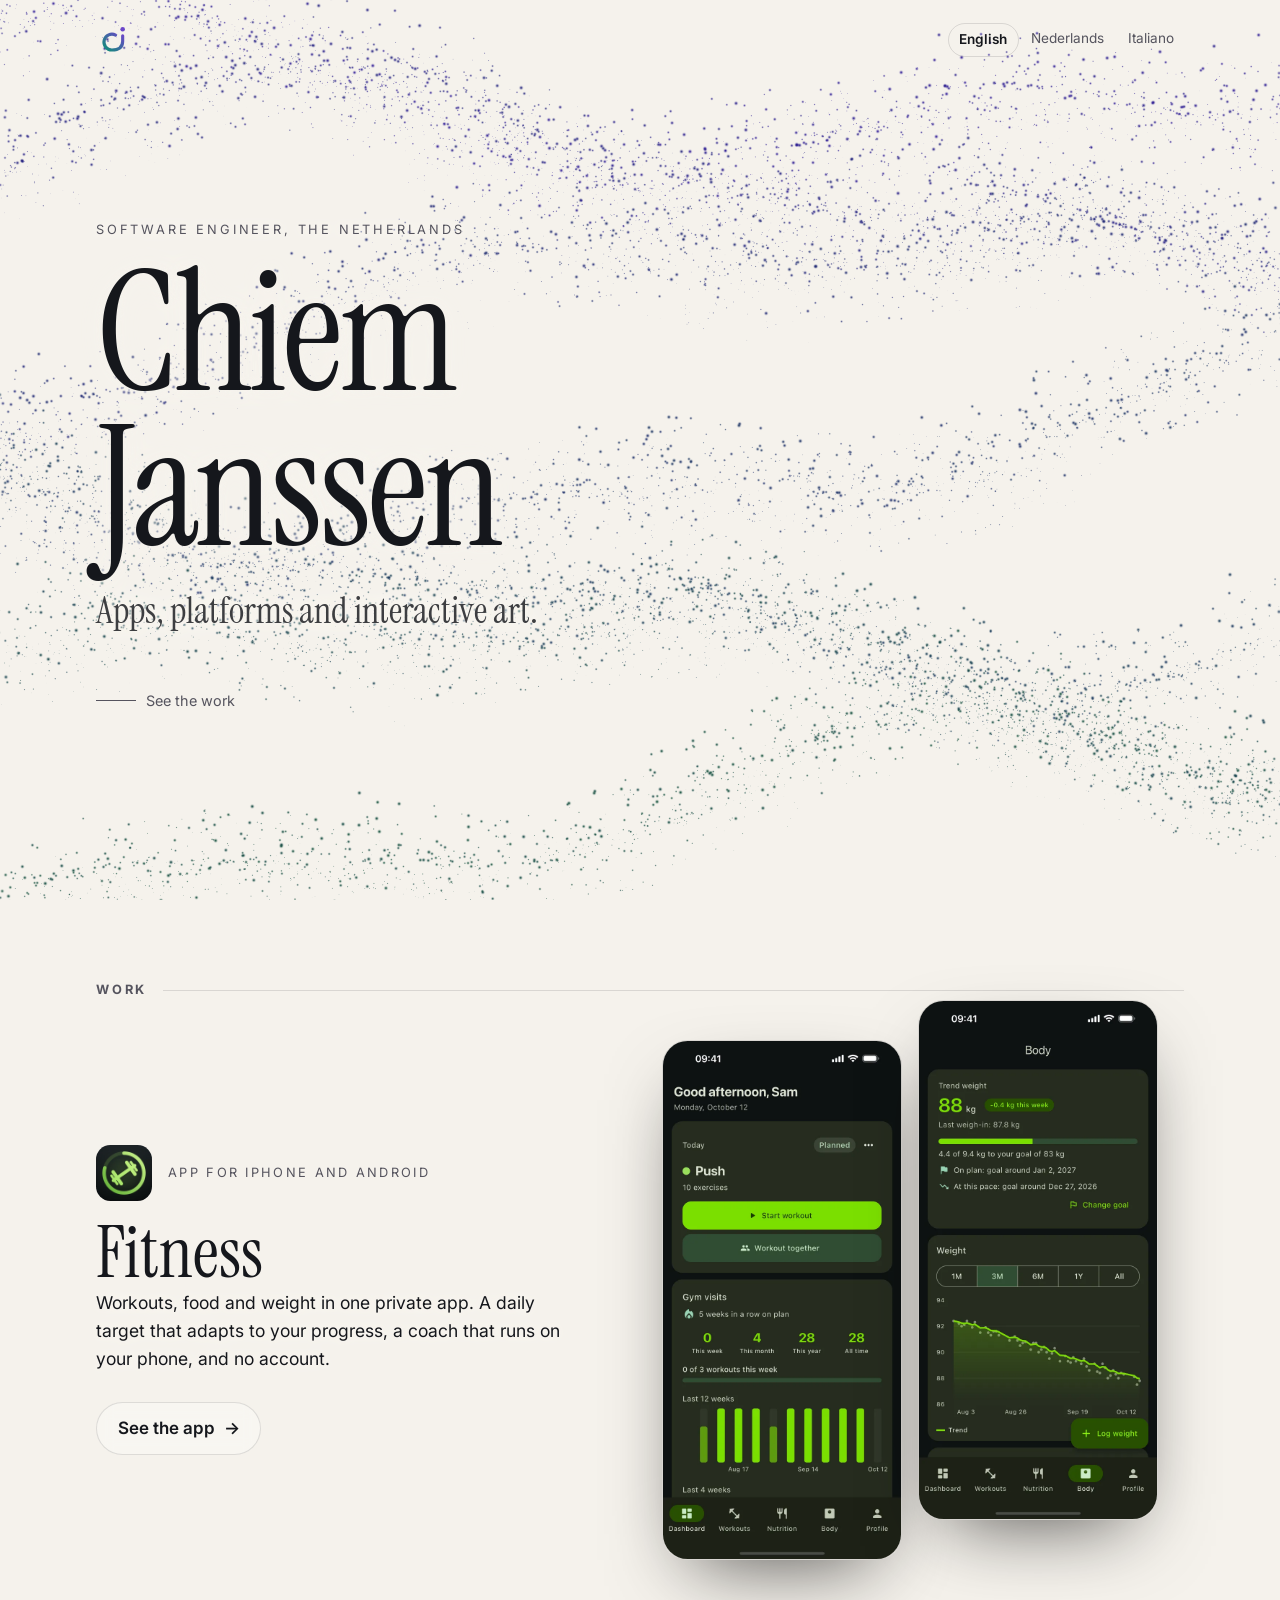
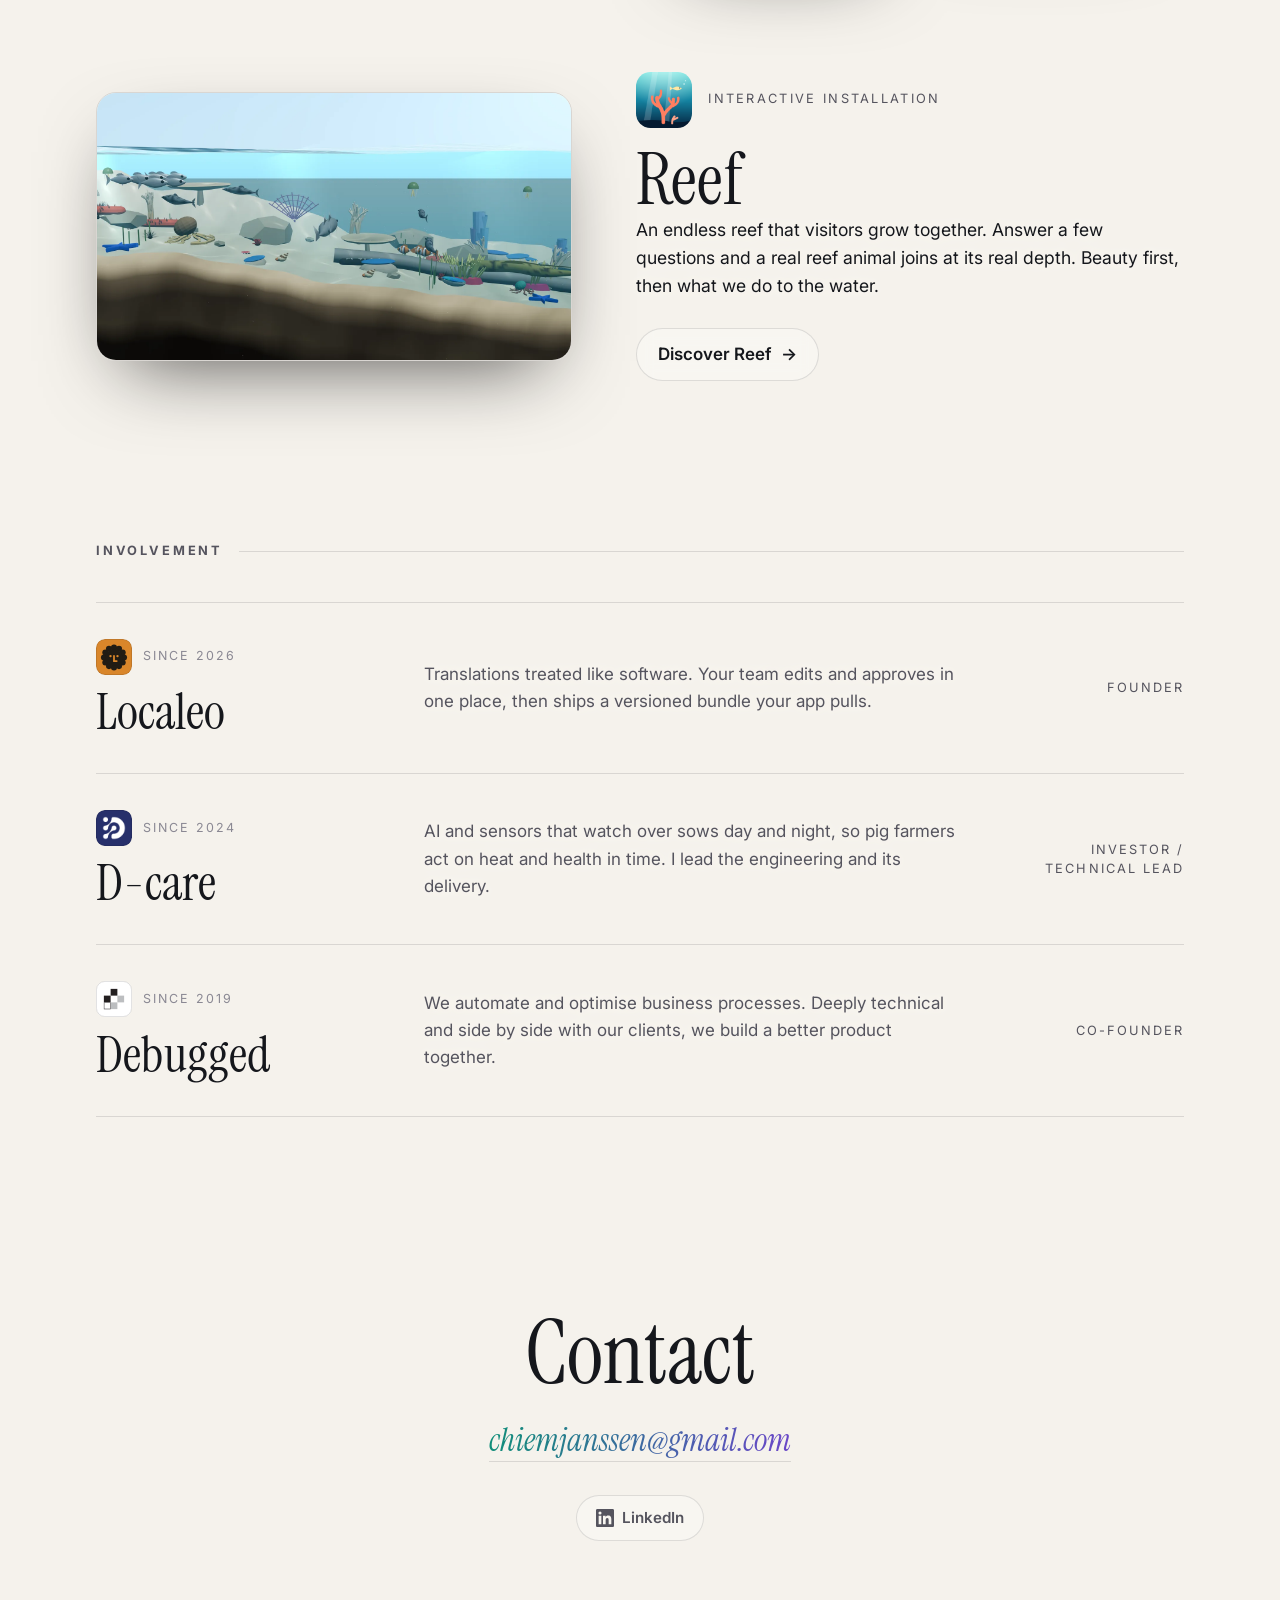
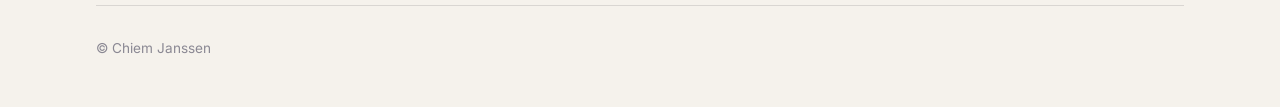
==== commit 58a07460: "Only the cj logo in the top bar, no name" ====
--- a/index.html
+++ b/index.html
@@ -30,7 +30,7 @@
 <div class="page">
 <div class="wrap">
 <header class="topbar">
-<a class="brand" href="/"><img src="/assets/logo.svg" width="34" height="34" alt="">Chiem Janssen</a>
+<a class="brand" href="/" aria-label="Chiem Janssen"><img src="/assets/logo.svg" width="40" height="40" alt=""></a>
 <nav class="lang"><strong><span class="full">English</span><span class="short">EN</span></strong><a href="/nl/" hreflang="nl" lang="nl" aria-label="Nederlands"><span class="full">Nederlands</span><span class="short">NL</span></a><a href="/it/" hreflang="it" lang="it" aria-label="Italiano"><span class="full">Italiano</span><span class="short">IT</span></a></nav>
 </header>
 <main>
--- a/site.css
+++ b/site.css
@@ -40,7 +40,7 @@
 a { color: inherit; }
 img { max-width: 100%; height: auto; display: block; }
 
-canvas.field { position: fixed; inset: 0; width: 100%; height: 100%; z-index: 0; pointer-events: none; }
+canvas.field { position: fixed; top: 0; left: 0; width: 100%; height: 100vh; height: 100lvh; z-index: 0; pointer-events: none; }
 .no-webgl body, html.no-webgl body {
   background-image: radial-gradient(60rem 40rem at 80% 0%, color-mix(in srgb, var(--lilac) 18%, transparent), transparent 70%),
     radial-gradient(50rem 40rem at 0% 60%, color-mix(in srgb, var(--mint) 14%, transparent), transparent 70%);
@@ -53,7 +53,7 @@
 /* Top bar */
 .topbar { display: flex; align-items: center; justify-content: space-between; gap: 1rem; padding: 1.25rem 0; }
 .brand { display: flex; align-items: center; gap: .6rem; text-decoration: none; font-weight: 600; letter-spacing: .01em; }
-.brand img { width: 2.1rem; height: 2.1rem; }
+.brand img { width: 2.5rem; height: 2.5rem; }
 nav.lang { display: flex; gap: .15rem; font-size: .85rem; }
 nav.lang a, nav.lang strong { padding: .3rem .65rem; border-radius: 999px; text-decoration: none; }
 nav.lang a { color: var(--muted); }
@@ -73,7 +73,7 @@
 .tagline {
   margin: 1.5rem 0 0;
   font: 400 clamp(1.4rem, 3.6vw, 2.3rem)/1.2 var(--serif);
-  color: var(--muted);
+  color: color-mix(in srgb, var(--fg) 82%, var(--bg));
 }
 .scroll-cue { margin-top: 3.5rem; display: inline-flex; align-items: center; gap: .6rem; color: var(--muted); text-decoration: none; font-size: .9rem; }
 .scroll-cue::before { content: ""; width: 2.5rem; height: 1px; background: currentColor; }
@@ -95,7 +95,8 @@
 .project-head img { width: 3.5rem; height: 3.5rem; border-radius: .9rem; }
 .project-kind { margin: 0; color: var(--muted); font-size: .8rem; letter-spacing: .18em; text-transform: uppercase; }
 .project h3 { margin: 0; font: 400 clamp(2.6rem, 7vw, 4.5rem)/1 var(--serif); }
-.tagline, .project p.body, .roles .what { text-shadow: 0 0 14px var(--bg), 0 0 4px var(--bg); }
+.hero h1, .kicker, .tagline { text-shadow: 0 0 28px var(--bg), 0 0 10px var(--bg), 0 0 3px var(--bg); }
+.project p.body, .roles .what { text-shadow: 0 0 14px var(--bg), 0 0 4px var(--bg); }
 .project p.body { margin: 0 0 1.75rem; font-size: 1.1rem; color: var(--fg); max-width: 34rem; }
 .more {
   display: inline-flex; align-items: center; gap: .55rem;
@@ -161,3 +162,20 @@
 footer { padding: 2rem 0 3rem; border-top: 1px solid var(--line); color: var(--faint); font-size: .85rem; display: flex; flex-wrap: wrap; gap: .5rem 1.5rem; justify-content: space-between; }
 footer a { color: var(--muted); }
 @media (max-width: 799px) { .roles .role { align-self: start; margin-top: .65rem; } }
+
+/* Page transitions: pages crossfade and the shared pieces (Fitness and Reef icon, screenshot,
+   title, the cj logo) glide between the homepage and the project pages. Browsers without
+   cross-document View Transitions just navigate as before. */
+@media (prefers-reduced-motion: no-preference) {
+  @view-transition { navigation: auto; }
+}
+::view-transition-group(*) { animation-duration: .55s; animation-timing-function: cubic-bezier(.22, .8, .24, 1); }
+::view-transition-old(root), ::view-transition-new(root) { animation-duration: .3s; }
+::view-transition-old(reef-shot), ::view-transition-new(reef-shot) { width: 100%; height: 100%; object-fit: cover; overflow: clip; }
+
+.brand img { view-transition-name: site-logo; }
+.project.fitness .project-head img { view-transition-name: fitness-icon; }
+.project.fitness .phone:first-child { view-transition-name: fitness-shot; }
+.project.reef .project-head img { view-transition-name: reef-icon; }
+.project.reef h3 { view-transition-name: reef-title; }
+.project.reef .shot-wide { view-transition-name: reef-shot; }
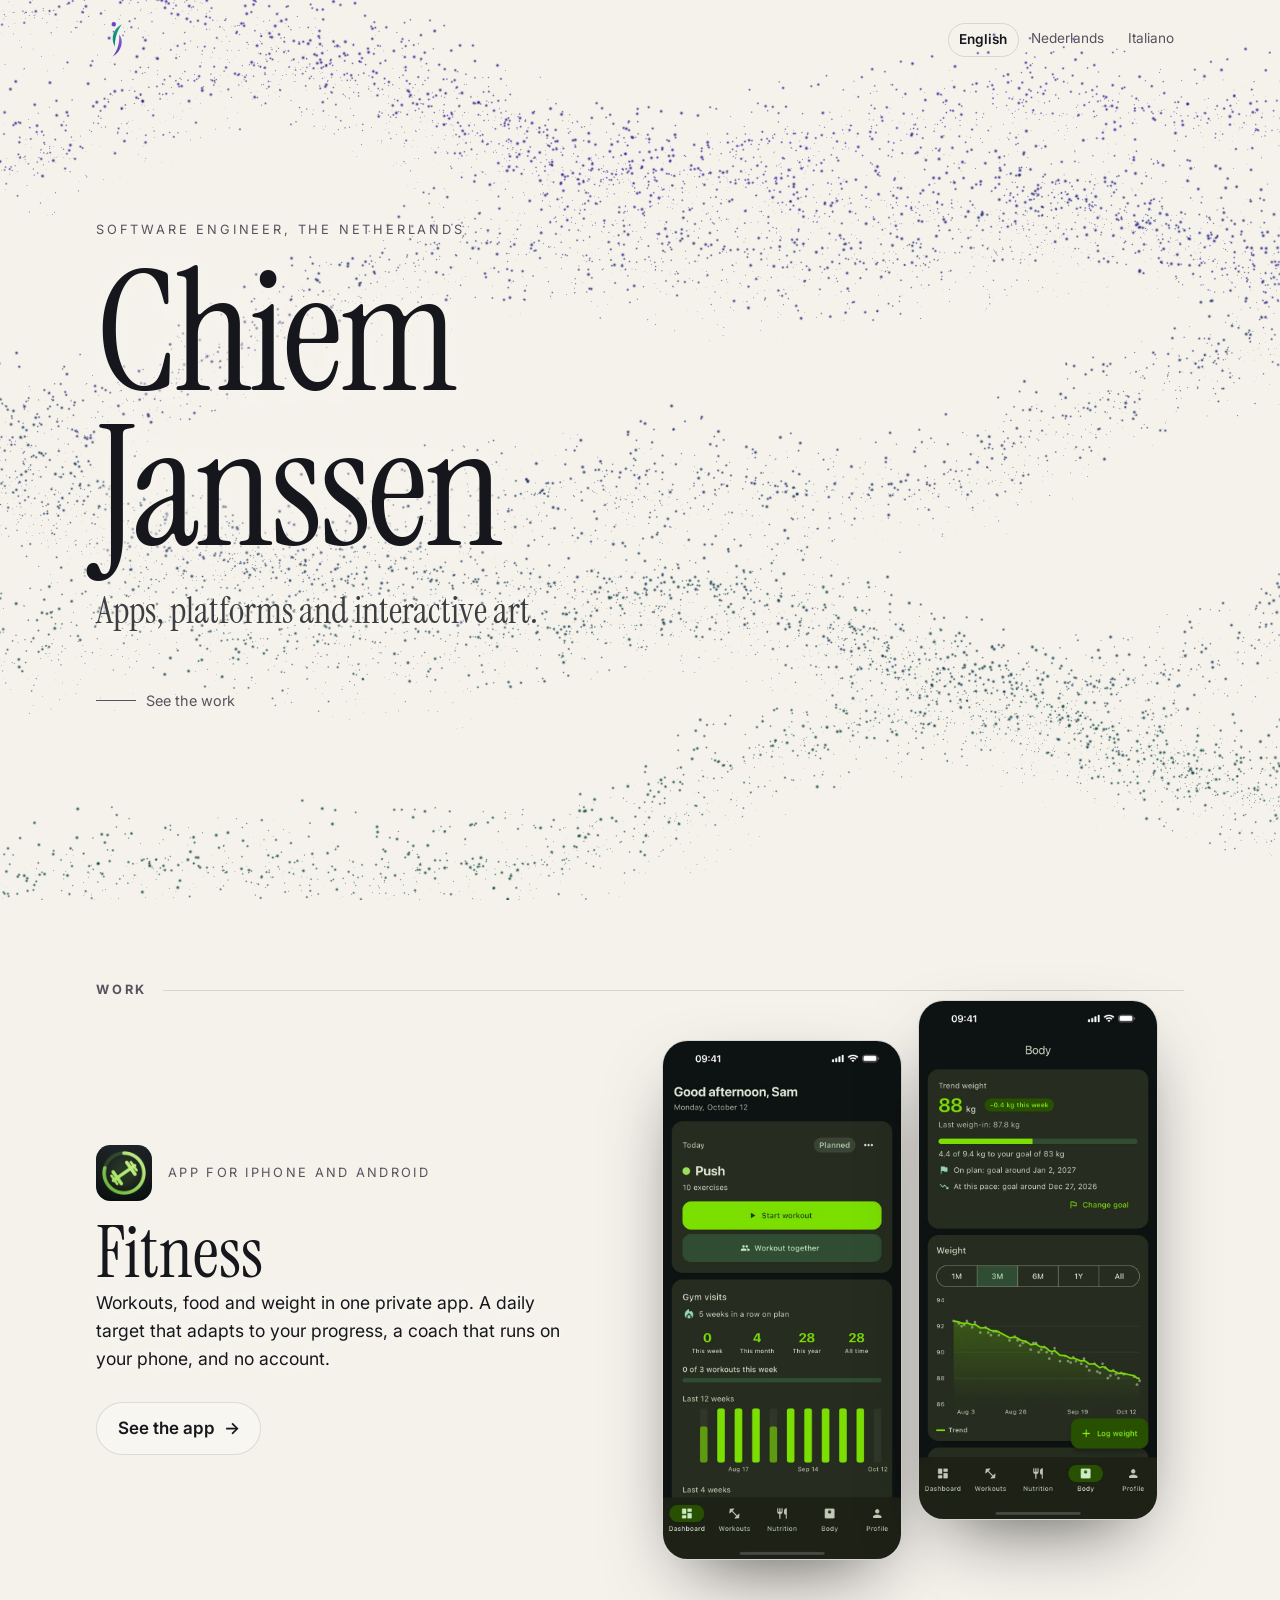
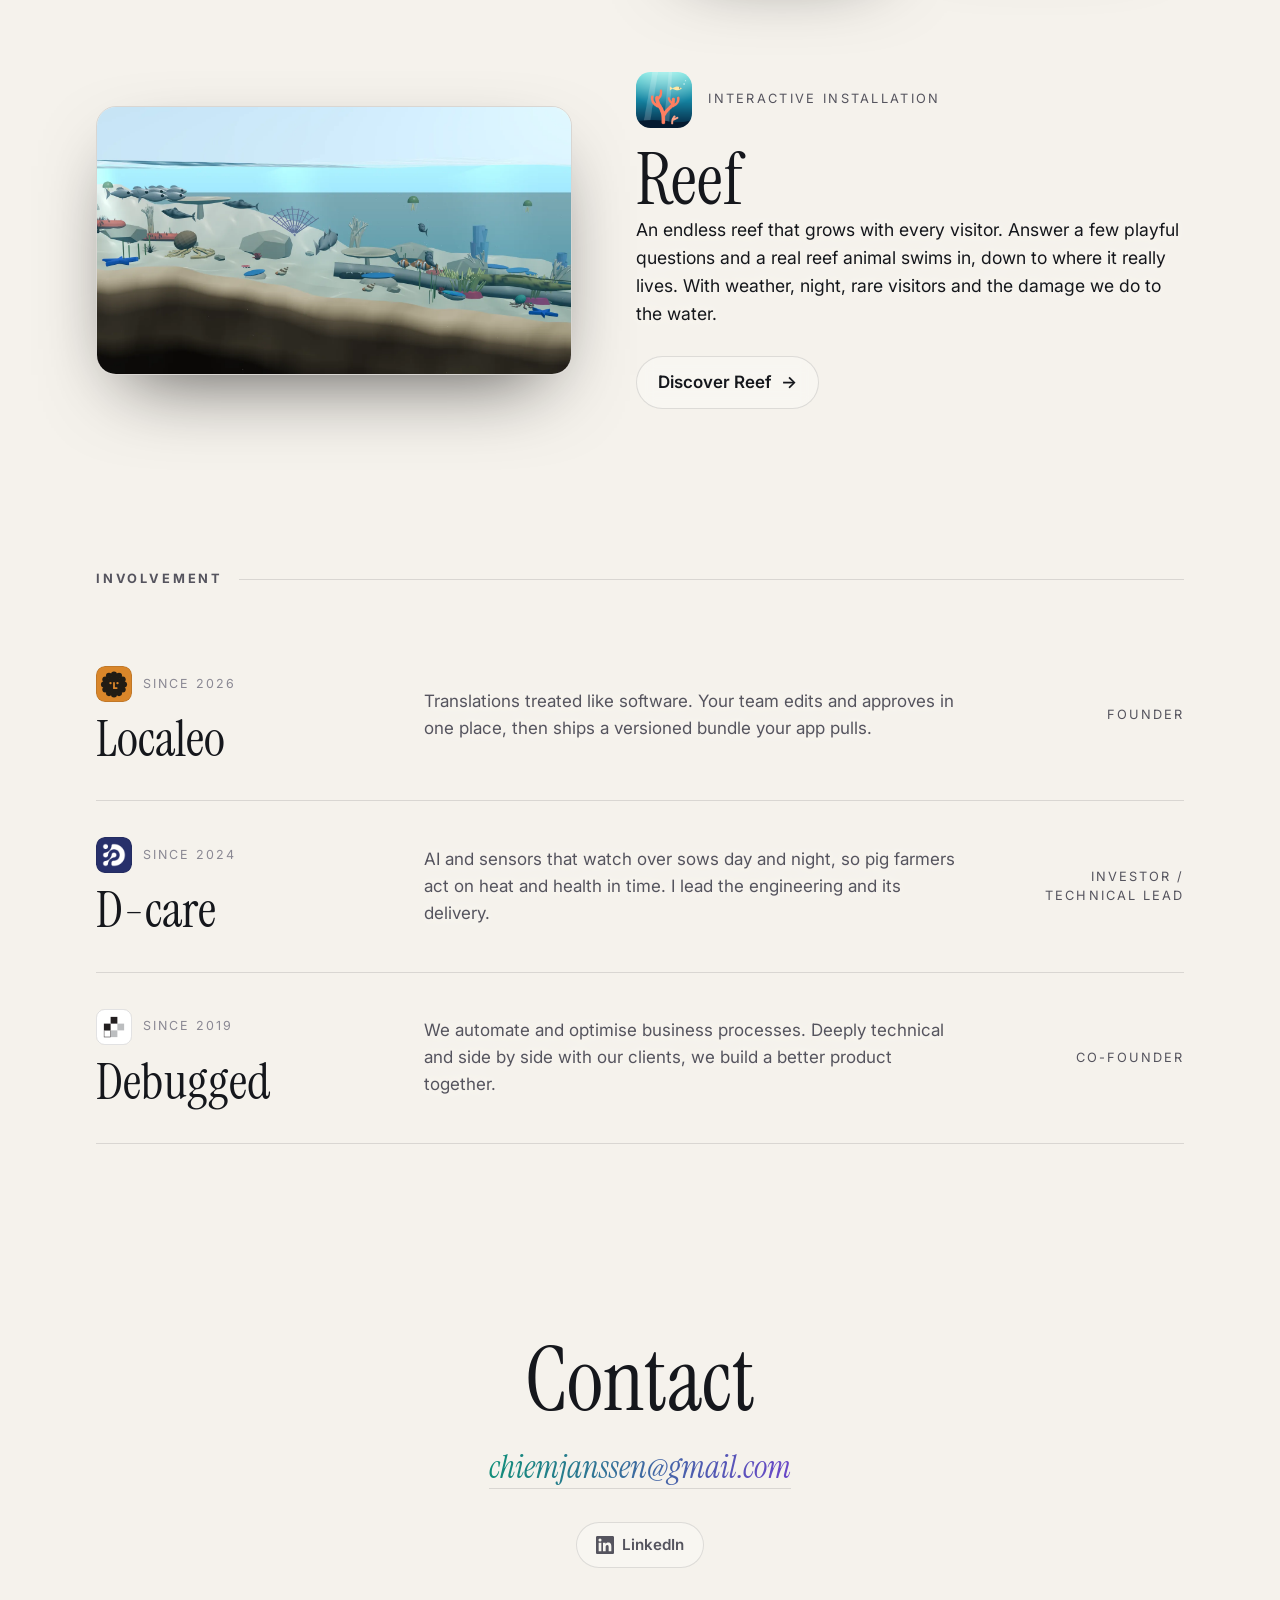
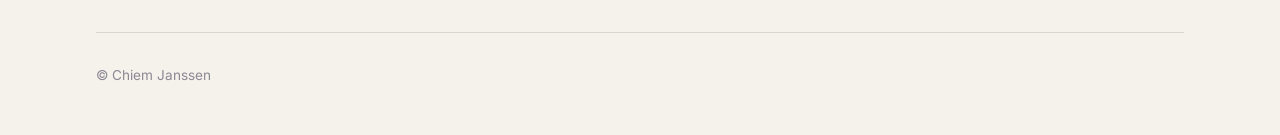
==== commit 5b5ec154: "Reef page: calmer photos, a playful story and a swipeable damage section; new logo and favicon" ====
--- a/index.html
+++ b/index.html
@@ -59,7 +59,7 @@
 <div>
 <div class="project-head"><img src="/reef/img/icon-180.png" width="56" height="56" alt=""><div><p class="project-kind">Interactive installation</p></div></div>
 <h3>Reef</h3>
-<p class="body">An endless reef that visitors grow together. Answer a few questions and a real reef animal joins at its real depth. Beauty first, then what we do to the water.</p>
+<p class="body">An endless reef that grows with every visitor. Answer a few playful questions and a real reef animal swims in, down to where it really lives. With weather, night, rare visitors and the damage we do to the water.</p>
 <a class="more" href="/reef/">Discover Reef</a>
 </div>
 <div class="project-media"><div class="shot-wide"><img src="/reef/img/reef-card.webp" width="1600" height="900" loading="lazy" alt="The shallow reef on a sunny day"></div></div>
--- a/site.css
+++ b/site.css
@@ -122,7 +122,7 @@
 .phone:nth-child(2) { transform: translateY(-2.5rem); }
 
 /* Involvement */
-.roles { list-style: none; margin: 0; padding: 0; border-top: 1px solid var(--line); }
+.roles { list-style: none; margin: 0; padding: 0; }
 .roles li { border-bottom: 1px solid var(--line); }
 .roles a {
   display: grid; grid-template-columns: 1fr auto; gap: .35rem 1.5rem; align-items: center;
@@ -162,20 +162,3 @@
 footer { padding: 2rem 0 3rem; border-top: 1px solid var(--line); color: var(--faint); font-size: .85rem; display: flex; flex-wrap: wrap; gap: .5rem 1.5rem; justify-content: space-between; }
 footer a { color: var(--muted); }
 @media (max-width: 799px) { .roles .role { align-self: start; margin-top: .65rem; } }
-
-/* Page transitions: pages crossfade and the shared pieces (Fitness and Reef icon, screenshot,
-   title, the cj logo) glide between the homepage and the project pages. Browsers without
-   cross-document View Transitions just navigate as before. */
-@media (prefers-reduced-motion: no-preference) {
-  @view-transition { navigation: auto; }
-}
-::view-transition-group(*) { animation-duration: .55s; animation-timing-function: cubic-bezier(.22, .8, .24, 1); }
-::view-transition-old(root), ::view-transition-new(root) { animation-duration: .3s; }
-::view-transition-old(reef-shot), ::view-transition-new(reef-shot) { width: 100%; height: 100%; object-fit: cover; overflow: clip; }
-
-.brand img { view-transition-name: site-logo; }
-.project.fitness .project-head img { view-transition-name: fitness-icon; }
-.project.fitness .phone:first-child { view-transition-name: fitness-shot; }
-.project.reef .project-head img { view-transition-name: reef-icon; }
-.project.reef h3 { view-transition-name: reef-title; }
-.project.reef .shot-wide { view-transition-name: reef-shot; }
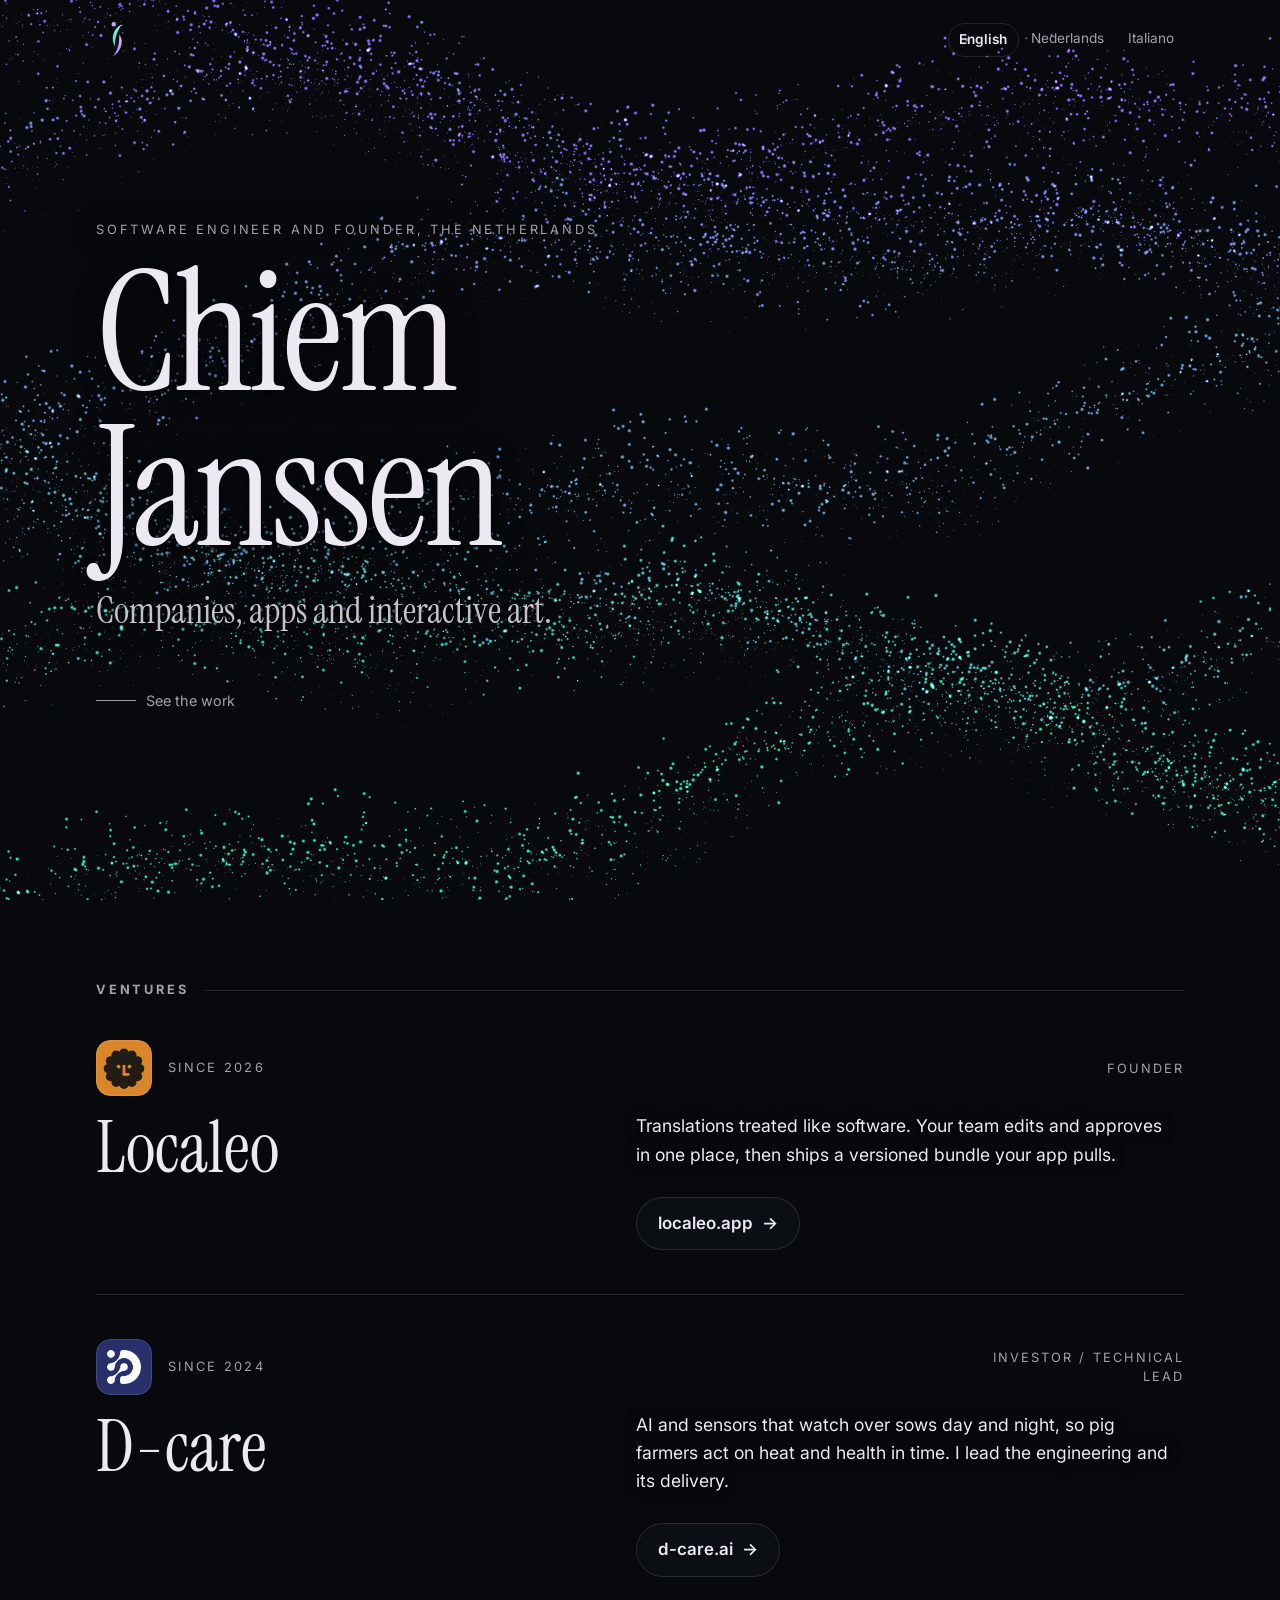
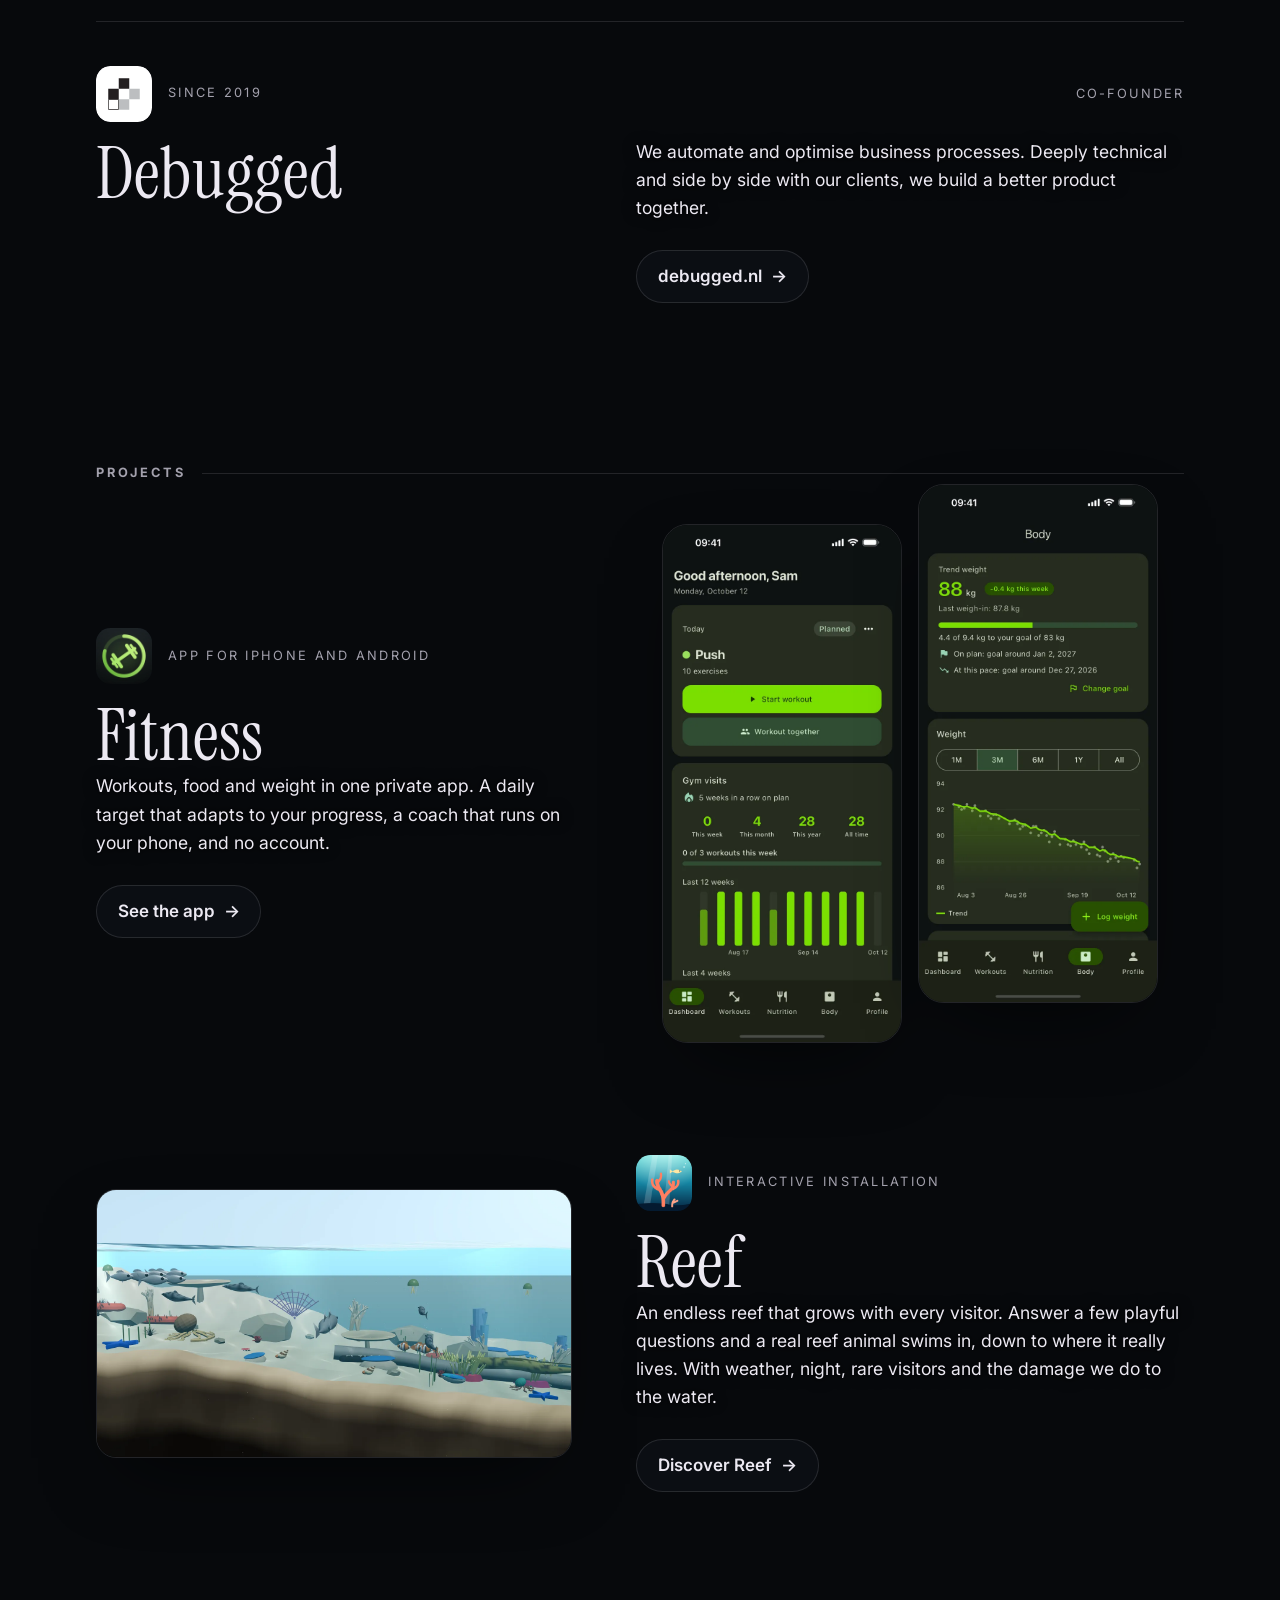
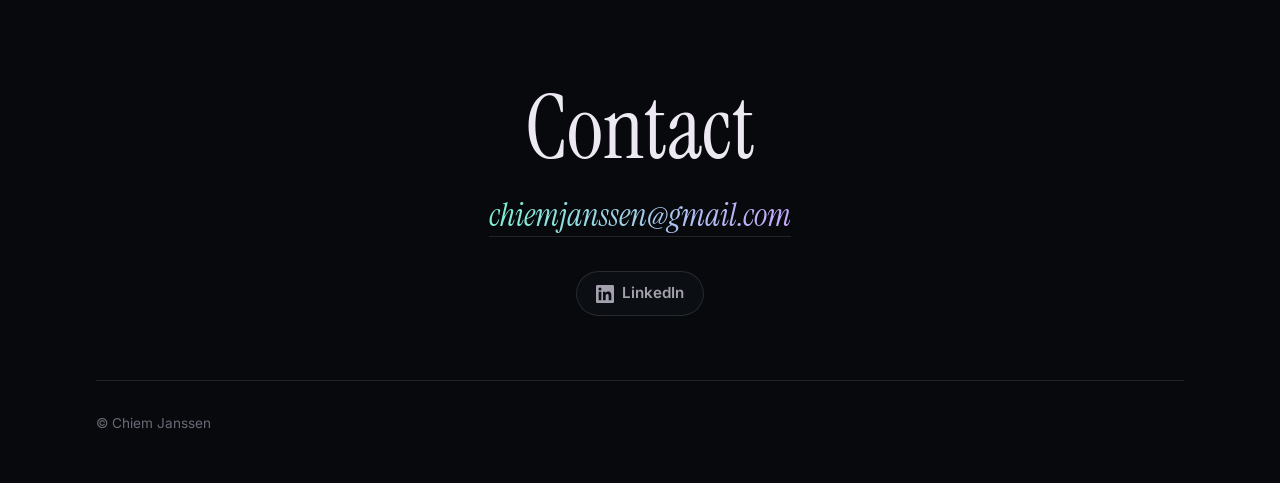
==== commit b5e0989d: "Ventures first as full rows, projects after; dark by default with light kept behind data-theme" ====
--- a/index.html
+++ b/index.html
@@ -4,7 +4,7 @@
 <meta charset="utf-8">
 <meta name="viewport" content="width=device-width, initial-scale=1">
 <title>Chiem Janssen</title>
-<meta name="description" content="Software engineer from the Netherlands. Apps, platforms and interactive art: Fitness, Reef, Debugged, Localeo and D-care.">
+<meta name="description" content="Software engineer and founder from the Netherlands. Localeo, D-care and Debugged, plus Fitness and Reef.">
 <meta name="theme-color" content="#07090c">
 <link rel="icon" href="/favicon.svg" type="image/svg+xml">
 <link rel="apple-touch-icon" href="/assets/icon-180.png">
@@ -15,7 +15,7 @@
 <link rel="alternate" hreflang="x-default" href="https://chiemjanssen.nl/">
 <meta property="og:type" content="website">
 <meta property="og:title" content="Chiem Janssen">
-<meta property="og:description" content="Software engineer from the Netherlands. Apps, platforms and interactive art: Fitness, Reef, Debugged, Localeo and D-care.">
+<meta property="og:description" content="Software engineer and founder from the Netherlands. Localeo, D-care and Debugged, plus Fitness and Reef.">
 <meta property="og:image" content="https://chiemjanssen.nl/assets/og-en.jpg">
 <meta property="og:url" content="https://chiemjanssen.nl/">
 <meta name="twitter:card" content="summary_large_image">
@@ -35,14 +35,36 @@
 </header>
 <main>
 <section class="hero" data-field="ink">
-<p class="kicker">Software engineer, the Netherlands</p>
+<p class="kicker">Software engineer and founder, the Netherlands</p>
 <h1>Chiem<br>Janssen</h1>
-<p class="tagline">Apps, platforms and interactive art.</p>
-<a class="scroll-cue" href="#work">See the work</a>
+<p class="tagline">Companies, apps and interactive art.</p>
+<a class="scroll-cue" href="#ventures">See the work</a>
 </section>
 
-<section class="block" id="work">
-<h2 class="label">Work</h2>
+<section class="block" id="ventures" data-field="warm">
+<h2 class="label">Ventures</h2>
+<article class="venture" style="--accent: #c8a6ff">
+<div class="venture-head"><img src="/assets/orgs/localeo.svg" width="56" height="56" alt=""><p class="project-kind">Since 2026</p><p class="venture-role">Founder</p></div>
+<h3>Localeo</h3>
+<p class="body">Translations treated like software. Your team edits and approves in one place, then ships a versioned bundle your app pulls.</p>
+<a class="more" href="https://localeo.app" rel="noopener">localeo.app</a>
+</article>
+<article class="venture" style="--accent: #7cf2d4">
+<div class="venture-head"><img src="/assets/orgs/dcare.png" width="56" height="56" alt=""><p class="project-kind">Since 2024</p><p class="venture-role">Investor / Technical Lead</p></div>
+<h3>D-care</h3>
+<p class="body">AI and sensors that watch over sows day and night, so pig farmers act on heat and health in time. I lead the engineering and its delivery.</p>
+<a class="more" href="https://d-care.ai" rel="noopener">d-care.ai</a>
+</article>
+<article class="venture" style="--accent: #ffd7a8">
+<div class="venture-head"><img src="/assets/orgs/debugged.svg" width="56" height="56" alt=""><p class="project-kind">Since 2019</p><p class="venture-role">Co-founder</p></div>
+<h3>Debugged</h3>
+<p class="body">We automate and optimise business processes. Deeply technical and side by side with our clients, we build a better product together.</p>
+<a class="more" href="https://debugged.nl" rel="noopener">debugged.nl</a>
+</article>
+</section>
+
+<section class="block" id="projects">
+<h2 class="label">Projects</h2>
 <article class="project fitness" data-field="fitness">
 <div>
 <div class="project-head"><img src="/fitness/img/icon.webp" width="56" height="56" alt=""><div><p class="project-kind">App for iPhone and Android</p></div></div>
@@ -66,15 +88,6 @@
 </article>
 </section>
 
-<section class="block" data-field="warm">
-<h2 class="label">Involvement</h2>
-<ul class="roles">
-<li><a href="https://localeo.app" rel="noopener"><span class="org"><span class="org-head"><img class="org-logo" src="/assets/orgs/localeo.svg" width="36" height="36" alt=""><span class="since">Since 2026</span></span><span class="org-name">Localeo</span></span><span class="role">Founder</span><span class="what">Translations treated like software. Your team edits and approves in one place, then ships a versioned bundle your app pulls.</span></a></li>
-<li><a href="https://d-care.ai" rel="noopener"><span class="org"><span class="org-head"><img class="org-logo" src="/assets/orgs/dcare.png" width="36" height="36" alt=""><span class="since">Since 2024</span></span><span class="org-name">D-care</span></span><span class="role">Investor / Technical Lead</span><span class="what">AI and sensors that watch over sows day and night, so pig farmers act on heat and health in time. I lead the engineering and its delivery.</span></a></li>
-<li><a href="https://debugged.nl" rel="noopener"><span class="org"><span class="org-head"><img class="org-logo" src="/assets/orgs/debugged.svg" width="36" height="36" alt=""><span class="since">Since 2019</span></span><span class="org-name">Debugged</span></span><span class="role">Co-founder</span><span class="what">We automate and optimise business processes. Deeply technical and side by side with our clients, we build a better product together.</span></a></li>
-</ul>
-</section>
-
 <section class="contact" data-field="ink">
 <h2>Contact</h2>
 <a class="mail" href="mailto:chiemjanssen@gmail.com">chiemjanssen@gmail.com</a>
--- a/site.css
+++ b/site.css
@@ -1,6 +1,6 @@
 /* chiemjanssen.nl homepage. Dark-first; the particle field (assets/field.js) sits behind. */
 :root {
-  color-scheme: dark light;
+  color-scheme: dark;
   --bg: #07090c;
   --fg: #ece9f2;
   --muted: #a3a1ad;
@@ -13,17 +13,16 @@
   --serif: "Instrument Serif", ui-serif, Georgia, serif;
   --sans: "Inter", system-ui, -apple-system, "Segoe UI", Roboto, sans-serif;
 }
-@media (prefers-color-scheme: light) {
-  :root {
-    --bg: #f5f2ec;
-    --fg: #15171c;
-    --muted: #55545e;
-    --faint: #8a8893;
-    --line: rgba(21, 23, 28, .12);
-    --panel: rgba(250, 248, 244, .7);
-    --mint: #0f8f78;
-    --lilac: #6b46c9;
-  }
+:root[data-theme="light"] {
+  color-scheme: light;
+  --bg: #f5f2ec;
+  --fg: #15171c;
+  --muted: #55545e;
+  --faint: #8a8893;
+  --line: rgba(21, 23, 28, .12);
+  --panel: rgba(250, 248, 244, .7);
+  --mint: #0f8f78;
+  --lilac: #6b46c9;
 }
 
 * { box-sizing: border-box; }
@@ -96,8 +95,8 @@
 .project-kind { margin: 0; color: var(--muted); font-size: .8rem; letter-spacing: .18em; text-transform: uppercase; }
 .project h3 { margin: 0; font: 400 clamp(2.6rem, 7vw, 4.5rem)/1 var(--serif); }
 .hero h1, .kicker, .tagline { text-shadow: 0 0 28px var(--bg), 0 0 10px var(--bg), 0 0 3px var(--bg); }
-.project p.body, .roles .what { text-shadow: 0 0 14px var(--bg), 0 0 4px var(--bg); }
-.project p.body { margin: 0 0 1.75rem; font-size: 1.1rem; color: var(--fg); max-width: 34rem; }
+.project p.body, .venture p.body { text-shadow: 0 0 14px var(--bg), 0 0 4px var(--bg); }
+.project p.body, .venture p.body { margin: 0 0 1.75rem; font-size: 1.1rem; color: var(--fg); max-width: 34rem; }
 .more {
   display: inline-flex; align-items: center; gap: .55rem;
   padding: .75rem 1.3rem; border-radius: 999px; border: 1px solid var(--line);
@@ -121,28 +120,22 @@
 }
 .phone:nth-child(2) { transform: translateY(-2.5rem); }
 
-/* Involvement */
-.roles { list-style: none; margin: 0; padding: 0; }
-.roles li { border-bottom: 1px solid var(--line); }
-.roles a {
-  display: grid; grid-template-columns: 1fr auto; gap: .35rem 1.5rem; align-items: center;
-  padding: 1.75rem 0; text-decoration: none;
+/* Ventures: full-width rows, the same scale as the projects */
+.venture { padding: 2.75rem 0; border-bottom: 1px solid var(--line); }
+.venture:first-of-type { padding-top: 0; }
+.venture:last-child { border-bottom: 0; padding-bottom: 0; }
+.venture-head { display: flex; align-items: center; gap: 1rem; margin-bottom: 1rem; }
+.venture-head img { width: 3.5rem; height: 3.5rem; flex: none; border-radius: .9rem; outline: 1px solid var(--line); outline-offset: -1px; }
+.venture-head .project-kind { white-space: nowrap; }
+.venture-role { margin: 0 0 0 auto; max-width: 12rem; text-align: right; color: var(--muted); font-size: .8rem; line-height: 1.5; letter-spacing: .16em; text-transform: uppercase; }
+.venture h3 { margin: 0 0 1rem; font: 400 clamp(2.6rem, 7vw, 4.5rem)/1 var(--serif); }
+@media (min-width: 900px) {
+  .venture { display: grid; grid-template-columns: 1fr 1.15fr; gap: 0 4rem; align-items: start; }
+  .venture-head { grid-column: 1 / -1; }
+  .venture h3 { grid-column: 1; grid-row: 2 / span 2; }
+  .venture p.body { grid-column: 2; }
+  .venture .more { grid-column: 2; justify-self: start; }
 }
-@media (min-width: 800px) {
-  .roles a { grid-template-columns: 19rem 1fr 12rem; padding: 2.25rem 0; }
-}
-.roles .org { font: 400 clamp(2rem, 5vw, 3.2rem)/1 var(--serif); transition: color .2s; }
-.roles .org { display: flex; flex-direction: column; align-items: flex-start; gap: .7rem; }
-.org-head { display: flex; align-items: center; gap: .7rem; }
-.org-logo { width: 2.25rem; height: 2.25rem; flex: none; border-radius: .55rem; outline: 1px solid var(--line); outline-offset: -1px; }
-.roles .since { font: 400 .78rem/1 var(--sans); letter-spacing: .16em; text-transform: uppercase; color: var(--faint); }
-.roles .role { grid-column: 2; grid-row: 1; justify-self: end; text-align: right; max-width: 11rem; color: var(--muted); font-size: .8rem; line-height: 1.5; letter-spacing: .16em; text-transform: uppercase; }
-.roles .what { grid-column: 1 / -1; color: var(--muted); max-width: 40rem; }
-@media (min-width: 800px) {
-  .roles .what { grid-column: 2; grid-row: 1; }
-  .roles .role { grid-column: 3; }
-}
-.roles a:hover .org { color: var(--mint); }
 
 /* Contact + footer */
 .contact .elsewhere { margin: 2.25rem 0 0; }
@@ -161,4 +154,3 @@
 }
 footer { padding: 2rem 0 3rem; border-top: 1px solid var(--line); color: var(--faint); font-size: .85rem; display: flex; flex-wrap: wrap; gap: .5rem 1.5rem; justify-content: space-between; }
 footer a { color: var(--muted); }
-@media (max-width: 799px) { .roles .role { align-self: start; margin-top: .65rem; } }
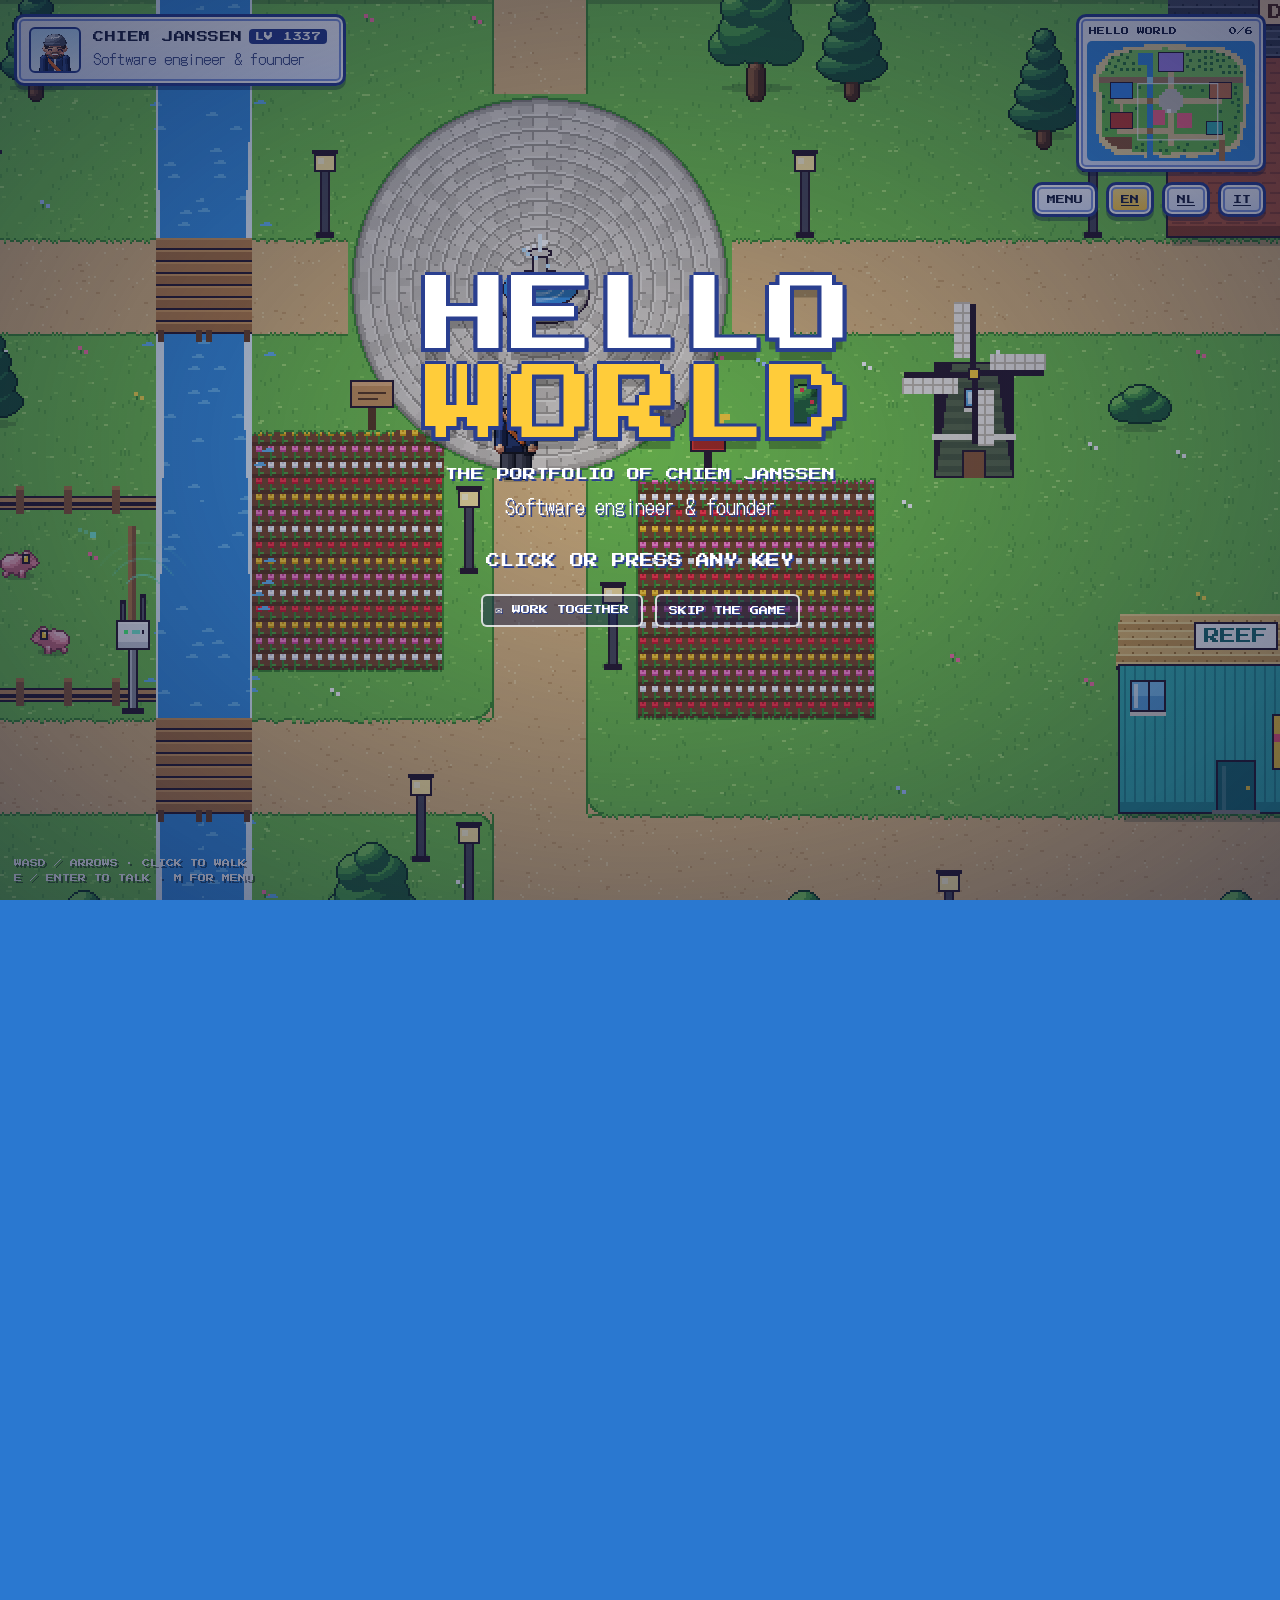
==== commit 167cc97f: "Hello World: the homepage is now a DS-style RPG world The plain page underneath has the same content" ====
--- a/index.html
+++ b/index.html
@@ -1,11 +1,11 @@
 <!doctype html>
-<html lang="en">
+<html lang="en" class="no-js">
 <head>
 <meta charset="utf-8">
-<meta name="viewport" content="width=device-width, initial-scale=1">
-<title>Chiem Janssen</title>
+<meta name="viewport" content="width=device-width, initial-scale=1, viewport-fit=cover">
+<title>Chiem Janssen · Hello World</title>
 <meta name="description" content="Software engineer and founder from the Netherlands. Localeo, D-care and Debugged, plus Fitness and Reef.">
-<meta name="theme-color" content="#07090c">
+<meta name="theme-color" content="#2a78d0">
 <link rel="icon" href="/favicon.svg" type="image/svg+xml">
 <link rel="apple-touch-icon" href="/assets/icon-180.png">
 <link rel="canonical" href="https://chiemjanssen.nl/">
@@ -14,90 +14,78 @@
 <link rel="alternate" hreflang="it" href="https://chiemjanssen.nl/it/">
 <link rel="alternate" hreflang="x-default" href="https://chiemjanssen.nl/">
 <meta property="og:type" content="website">
-<meta property="og:title" content="Chiem Janssen">
+<meta property="og:title" content="Chiem Janssen · Hello World">
 <meta property="og:description" content="Software engineer and founder from the Netherlands. Localeo, D-care and Debugged, plus Fitness and Reef.">
 <meta property="og:image" content="https://chiemjanssen.nl/assets/og-en.jpg">
 <meta property="og:url" content="https://chiemjanssen.nl/">
 <meta name="twitter:card" content="summary_large_image">
 <link rel="preconnect" href="https://fonts.googleapis.com">
 <link rel="preconnect" href="https://fonts.gstatic.com" crossorigin>
-<link rel="stylesheet" href="https://fonts.googleapis.com/css2?family=Instrument+Serif:ital@0;1&family=Inter:wght@400;600&display=swap">
-<link rel="stylesheet" href="/site.css">
-<script type="module" src="/assets/field.js"></script>
+<link rel="stylesheet" href="https://fonts.googleapis.com/css2?family=DotGothic16&family=Press+Start+2P&display=swap">
+<link rel="stylesheet" href="/assets/hello-world.css">
+<script>document.documentElement.classList.replace("no-js", "js")</script>
+<script src="/assets/hello-world.js" defer></script>
 </head>
 <body>
-<canvas class="field" data-preset="current" aria-hidden="true"></canvas>
-<div class="page">
-<div class="wrap">
-<header class="topbar">
-<a class="brand" href="/" aria-label="Chiem Janssen"><img src="/assets/logo.svg" width="40" height="40" alt=""></a>
+<a class="skip-first" href="#plain" data-skip>SKIP THE GAME</a>
+<main id="plain" class="plain">
+<header class="panel hero">
+<img class="pf" src="/assets/icon-512.png" width="128" height="128" alt="">
+<div class="hero-text">
+<p class="kicker">Software engineer and founder, the Netherlands</p>
+<h1>Chiem Janssen</h1>
+<p class="tag">Companies, apps and interactive art.</p>
+<div class="row"><button class="btn gold play" type="button" data-play>▶ PLAY HELLO WORLD</button><a class="btn" href="mailto:chiemjanssen@gmail.com">✉ WORK TOGETHER</a></div>
+</div>
 <nav class="lang"><strong><span class="full">English</span><span class="short">EN</span></strong><a href="/nl/" hreflang="nl" lang="nl" aria-label="Nederlands"><span class="full">Nederlands</span><span class="short">NL</span></a><a href="/it/" hreflang="it" lang="it" aria-label="Italiano"><span class="full">Italiano</span><span class="short">IT</span></a></nav>
 </header>
-<main>
-<section class="hero" data-field="ink">
-<p class="kicker">Software engineer and founder, the Netherlands</p>
-<h1>Chiem<br>Janssen</h1>
-<p class="tagline">Companies, apps and interactive art.</p>
-<a class="scroll-cue" href="#ventures">See the work</a>
+<section class="panel" id="ventures">
+<h2>Ventures</h2>
+<article class="item"><img src="/assets/orgs/localeo.svg" width="48" height="48" alt="" loading="lazy">
+<div><h3>Localeo</h3><p class="meta">Founder · Since 2026</p><p>Translations treated like software. Your team edits and approves in one place, then ships a versioned bundle your app pulls.</p><a class="btn" href="https://localeo.app" rel="noopener">localeo.app ▶</a></div></article>
+<article class="item"><img src="/assets/orgs/dcare.png" width="48" height="48" alt="" loading="lazy">
+<div><h3>D-care</h3><p class="meta">Investor / Technical Lead · Since 2024</p><p>AI and sensors that watch over sows day and night, so pig farmers act on heat and health in time. I lead the engineering and its delivery.</p><a class="btn" href="https://d-care.ai" rel="noopener">d-care.ai ▶</a></div></article>
+<article class="item"><img src="/assets/orgs/debugged.svg" width="48" height="48" alt="" loading="lazy">
+<div><h3>Debugged</h3><p class="meta">Co-founder · Since 2019</p><p>We automate and optimise business processes. Deeply technical and side by side with our clients, we build a better product together.</p><a class="btn" href="https://debugged.nl" rel="noopener">debugged.nl ▶</a></div></article>
 </section>
+<section class="panel" id="projects">
+<h2>Projects</h2>
+<article class="item"><img src="/fitness/img/icon.webp" width="48" height="48" alt="" loading="lazy">
+<div><h3>Fitness</h3><p class="meta">App for iPhone and Android</p><p>Workouts, food and weight in one private app. A daily target that adapts to your progress, a coach that runs on your phone, and no account.</p><a class="btn" href="/fitness/">See the app ▶</a></div></article>
+<article class="item"><img src="/reef/img/icon-180.png" width="48" height="48" alt="" loading="lazy">
+<div><h3>Reef</h3><p class="meta">Interactive installation</p><p>An endless reef that grows with every visitor. Answer a few playful questions and a real reef animal swims in, down to where it really lives. With weather, night, rare visitors and the damage we do to the water.</p><a class="btn" href="/reef/">Discover Reef ▶</a></div></article>
+</section>
+<section class="panel" id="contact">
+<h2>WORK TOGETHER</h2>
+<p>Got a problem worth solving? I help with new products, consultancy and technical sparring.</p>
+<div class="row"><a class="btn gold" href="mailto:chiemjanssen@gmail.com">✉ chiemjanssen@gmail.com</a><a class="btn" href="https://www.linkedin.com/in/chiemjanssen/" rel="me noopener">LinkedIn ▶</a></div>
+</section>
+<footer>&copy; Chiem Janssen</footer>
+</main>
 
-<section class="block" id="ventures" data-field="warm">
-<h2 class="label">Ventures</h2>
-<article class="venture" style="--accent: #c8a6ff">
-<div class="venture-head"><img src="/assets/orgs/localeo.svg" width="56" height="56" alt=""><p class="project-kind">Since 2026</p><p class="venture-role">Founder</p></div>
-<h3>Localeo</h3>
-<p class="body">Translations treated like software. Your team edits and approves in one place, then ships a versioned bundle your app pulls.</p>
-<a class="more" href="https://localeo.app" rel="noopener">localeo.app</a>
-</article>
-<article class="venture" style="--accent: #7cf2d4">
-<div class="venture-head"><img src="/assets/orgs/dcare.png" width="56" height="56" alt=""><p class="project-kind">Since 2024</p><p class="venture-role">Investor / Technical Lead</p></div>
-<h3>D-care</h3>
-<p class="body">AI and sensors that watch over sows day and night, so pig farmers act on heat and health in time. I lead the engineering and its delivery.</p>
-<a class="more" href="https://d-care.ai" rel="noopener">d-care.ai</a>
-</article>
-<article class="venture" style="--accent: #ffd7a8">
-<div class="venture-head"><img src="/assets/orgs/debugged.svg" width="56" height="56" alt=""><p class="project-kind">Since 2019</p><p class="venture-role">Co-founder</p></div>
-<h3>Debugged</h3>
-<p class="body">We automate and optimise business processes. Deeply technical and side by side with our clients, we build a better product together.</p>
-<a class="more" href="https://debugged.nl" rel="noopener">debugged.nl</a>
-</article>
-</section>
-
-<section class="block" id="projects">
-<h2 class="label">Projects</h2>
-<article class="project fitness" data-field="fitness">
-<div>
-<div class="project-head"><img src="/fitness/img/icon.webp" width="56" height="56" alt=""><div><p class="project-kind">App for iPhone and Android</p></div></div>
-<h3>Fitness</h3>
-<p class="body">Workouts, food and weight in one private app. A daily target that adapts to your progress, a coach that runs on your phone, and no account.</p>
-<a class="more" href="/fitness/">See the app</a>
+<div id="hw" class="hw" hidden>
+<canvas id="world" aria-hidden="true"></canvas>
+<div class="ui panel plate"><canvas id="face" width="128" height="112" aria-hidden="true"></canvas><div><b>CHIEM JANSSEN<i>LV 1337</i></b><span>Software engineer &amp; founder</span></div></div>
+<div class="ui side">
+<div class="panel mini"><div class="lbl"><span>HELLO WORLD</span><span id="cnt">0/6</span></div><canvas id="mini" aria-hidden="true"></canvas></div>
+<div class="btns"><button class="btn panel" id="menuBtn" type="button">MENU</button><a class="btn panel on" href="/" hreflang="en" lang="en" data-lang>EN</a><a class="btn panel" href="/nl/" hreflang="nl" lang="nl" data-lang>NL</a><a class="btn panel" href="/it/" hreflang="it" lang="it" data-lang>IT</a></div>
 </div>
-<div class="project-media duo" role="img" aria-label="Screenshots of the Fitness app">
-<div class="phone"><img src="/fitness/img/en/02_today.webp" width="660" height="1434" loading="lazy" alt=""></div>
-<div class="phone"><img src="/fitness/img/en/01_body.webp" width="660" height="1434" loading="lazy" alt=""></div>
-</div>
-</article>
-<article class="project reef flip" data-field="reef">
-<div>
-<div class="project-head"><img src="/reef/img/icon-180.png" width="56" height="56" alt=""><div><p class="project-kind">Interactive installation</p></div></div>
-<h3>Reef</h3>
-<p class="body">An endless reef that grows with every visitor. Answer a few playful questions and a real reef animal swims in, down to where it really lives. With weather, night, rare visitors and the damage we do to the water.</p>
-<a class="more" href="/reef/">Discover Reef</a>
-</div>
-<div class="project-media"><div class="shot-wide"><img src="/reef/img/reef-card.webp" width="1600" height="900" loading="lazy" alt="The shallow reef on a sunny day"></div></div>
-</article>
-</section>
-
-<section class="contact" data-field="ink">
-<h2>Contact</h2>
-<a class="mail" href="mailto:chiemjanssen@gmail.com">chiemjanssen@gmail.com</a>
-<p class="elsewhere"><a class="linkedin" href="https://www.linkedin.com/in/chiemjanssen/" rel="me noopener"><svg viewBox="0 0 24 24" width="18" height="18" aria-hidden="true"><path fill="currentColor" d="M20.45 20.45h-3.56v-5.57c0-1.33-.02-3.04-1.85-3.04-1.85 0-2.14 1.45-2.14 2.94v5.67H9.34V9h3.42v1.56h.05c.48-.9 1.64-1.85 3.37-1.85 3.6 0 4.27 2.37 4.27 5.46v6.28zM5.34 7.43a2.06 2.06 0 1 1 0-4.13 2.06 2.06 0 0 1 0 4.13zM7.12 20.45H3.56V9h3.56v11.45zM22.22 0H1.77C.79 0 0 .77 0 1.73v20.54C0 23.23.79 24 1.77 24h20.45c.98 0 1.78-.77 1.78-1.73V1.73C24 .77 23.2 0 22.22 0z"/></svg>LinkedIn</a></p>
-</section>
-</main>
-<footer>
-<span>&copy; Chiem Janssen</span>
-</footer>
+<div class="ui hint">WASD / ARROWS · CLICK TO WALK<br>E / ENTER TO TALK · M FOR MENU</div>
+<div class="ui panel dlg" id="dlg" role="dialog" aria-live="polite"><div class="pf"><span class="nm">CHIEM</span><canvas id="dPf" width="128" height="112" aria-hidden="true"></canvas></div><div><div class="tx" id="dTx"></div><div class="ch" id="dCh"></div></div></div>
+<div class="ui toast panel" id="toast" role="status"></div>
+<div class="ui menu" id="menu" role="dialog" aria-modal="true" aria-label="MENU">
+<div class="book">
+<div class="panel card who"><canvas id="menuPf" width="128" height="112" aria-hidden="true"></canvas><h2>CHIEM JANSSEN</h2><p>Software engineer &amp; founder, the Netherlands</p><dl class="kv"><dt>LEVEL</dt><dd>1337</dd><dt>CLASS</dt><dd>Engineer / Founder</dd><dt>HEIGHT</dt><dd>181 cm, just under the Dutch avg</dd><dt>LANG</dt><dd>EN · NL · IT</dd><dt>GUILDS</dt><dd>3 companies since 2019</dd></dl><div class="eq"><div><span>HEAD</span>Grey dad cap</div><div><span>BODY</span>Navy knit zip-up</div><div><span>ACC</span>Orange sling bag</div><div><span>FEET</span>White low-tops</div></div></div>
+<div class="panel card">
+<div class="tabs" role="tablist"><button type="button" data-p="skills" aria-selected="true">SKILLS</button><button type="button" data-p="quests" aria-selected="false">QUESTS</button><button type="button" data-p="contact" aria-selected="false">CONTACT</button><button type="button" class="x" id="menuX">✕ CLOSE</button></div>
+<div class="pane on" data-p="skills"><div class="lvl"><b>LV 1337</b><span>XP: OVER 9000 · NEXT LEVEL: N/A</span></div><div class="sk"><div>Full-stack engineering<small>Frontend, backend, and whatever's holding them together.</small></div><div class="bar"><i></i></div><em>MAX</em></div><div class="sk"><div>Debugging<small>Founded a company called Debugged. Case closed.</small></div><div class="bar"><i></i></div><em>MAX</em></div><div class="sk"><div>Founding companies<small>Three and counting. Sleep is optional.</small></div><div class="bar"><i></i></div><em>MAX</em></div><div class="sk"><div>AI &amp; sensors<small>Knows a sow is in heat before the farmer does.</small></div><div class="bar"><i></i></div><em>MAX</em></div><div class="sk"><div>Mobile apps<small>iPhone and Android. Zero accounts required.</small></div><div class="bar"><i></i></div><em>MAX</em></div><div class="sk"><div>Interactive art<small>Grew an entire reef without getting wet.</small></div><div class="bar"><i></i></div><em>MAX</em></div><div class="sk"><div>Shipping on Fridays<small>Not recommended. Done anyway.</small></div><div class="bar"><i></i></div><em>MAX</em></div><div class="sk"><div>Languages<small>English, Dutch, Italian and TypeScript.</small></div><div class="bar"><i></i></div><em>MAX</em></div><div class="sk"><div>Height<small>181 cm. Maxed out, says the doctor.</small></div><div class="bar"><i></i></div><em>MAX</em></div><div class="sk"><div>Cap game<small>Grey dad cap. Brim always forward.</small></div><div class="bar"><i></i></div><em>MAX</em></div></div>
+<div class="pane" data-p="quests"><div class="q" data-q="localeo"><div class="ic" style="background:#c8a6ff">L</div><div><h3>LOCALEO <span class="done">✓ VISITED</span></h3><p>Founder · since 2026</p></div><a href="https://localeo.app" target="_blank" rel="noopener">VISIT ▶</a></div><div class="q" data-q="dcare"><div class="ic" style="background:#7cf2d4">D</div><div><h3>D-CARE <span class="done">✓ VISITED</span></h3><p>Investor / Technical Lead · since 2024</p></div><a href="https://d-care.ai" target="_blank" rel="noopener">VISIT ▶</a></div><div class="q" data-q="debugged"><div class="ic" style="background:#ffd7a8">&lt;/&gt;</div><div><h3>DEBUGGED <span class="done">✓ VISITED</span></h3><p>Co-founder · since 2019</p></div><a href="https://debugged.nl" target="_blank" rel="noopener">VISIT ▶</a></div><div class="q" data-q="fitness"><div class="ic" style="background:#ff9ad2">F</div><div><h3>FITNESS <span class="done">✓ VISITED</span></h3><p>App · iPhone + Android</p></div><a href="/fitness/">VISIT ▶</a></div><div class="q" data-q="reef"><div class="ic" style="background:#5ff2ff">R</div><div><h3>REEF <span class="done">✓ VISITED</span></h3><p>Interactive installation</p></div><a href="/reef/">VISIT ▶</a></div></div>
+<div class="pane" data-p="contact"><div class="q"><div class="ic" style="background:#ffcc3a">✉</div><div><h3>WORK TOGETHER</h3><p>Got a problem worth solving? I help with new products, consultancy and technical sparring.</p></div><a href="mailto:chiemjanssen@gmail.com">EMAIL ▶</a></div><div class="q"><div class="ic" style="background:#7fb8ff">in</div><div><h3>LINKEDIN</h3><p>The serious version.</p></div><a href="https://www.linkedin.com/in/chiemjanssen/" target="_blank" rel="me noopener">OPEN ▶</a></div><p class="note">Prefer a plain page? <button type="button" class="linkish" data-skip>SKIP THE GAME</button></p></div>
 </div>
 </div>
+</div>
+<div class="ui title" id="title"><div><div class="logo">HELLO<br><span>WORLD</span></div><div class="sub">THE PORTFOLIO OF CHIEM JANSSEN</div><div class="trole">Software engineer &amp; founder</div><div class="press">CLICK OR PRESS ANY KEY</div><div class="tlinks"><a href="mailto:chiemjanssen@gmail.com">✉ WORK TOGETHER</a><button type="button" data-skip>SKIP THE GAME</button></div></div></div>
+</div>
+<script type="application/json" id="hw-data">{"info": {"localeo": {"t": "This is Localeo, my newest company (2026). Translations treated like software: your team edits and approves in one place, then ships a versioned bundle your app pulls.", "cta": "VISIT LOCALEO.APP"}, "debugged": {"t": "Debugged! I co-founded it in 2019. We automate and optimise business processes, deeply technical and side by side with our clients.", "cta": "VISIT DEBUGGED.NL"}, "dcare": {"t": "D-care, where I'm investor and technical lead (since 2024). Every sow wears an ear tag that talks to the gateways with the antennas. AI watches over them day and night, so farmers act on heat and health in time.", "cta": "VISIT D-CARE.AI"}, "fitness": {"t": "My Fitness app for iPhone and Android. Workouts, food and weight in one private app, a coach that runs on your phone, and no account.", "cta": "SEE THE APP"}, "reef": {"t": "Reef: an endless reef that grows with every visitor. Answer a few playful questions and a real reef animal swims in, down to where it really lives.", "cta": "DIVE INTO REEF"}, "mail": {"t": "A mailbox! Got a problem worth solving, a product to build, or need a technical sparring partner? Drop me a letter and let's work on it together.", "cta": "LET'S WORK TOGETHER"}, "sign": {"t": "WELCOME TO HELLO WORLD. Walk with WASD or the arrows, or just click where you want to go. Bump into doors to visit. Press M for my stats and skills."}, "fountain": {"t": "You toss a coin into the fountain. Luck +1. (Every company needs some.)"}, "mill": {"t": "A windmill. Very Dutch. It powers absolutely nothing, but it looks great."}, "shark": {"t": "Whoa, you spotted a whale shark! The biggest fish in the sea, and completely harmless. In Reef, rare visitors like this one turn up now and then too.", "cta": "VISIT REEF"}, "intro": {"t": "Hey, welcome! I'm Chiem, a software engineer and founder from the Netherlands. This island is my portfolio. Walk around and visit my work!"}}, "links": {"localeo": "https://localeo.app", "debugged": "https://debugged.nl", "dcare": "https://d-care.ai", "fitness": "/fitness/", "reef": "/reef/", "shark": "/reef/", "mail": "mailto:chiemjanssen@gmail.com"}, "later": "LATER", "ok": "OK!", "toastAll": "ALL PLACES VISITED! ★", "toastShark": "★ RARE SIGHTING: WHALE SHARK"}</script>
 </body>
 </html>
--- a/assets/hello-world.css
+++ b/assets/hello-world.css
@@ -0,0 +1,125 @@
+
+:root{--panel1:#fdfdff;--panel2:#dfe8ff;--edge:#2a3f8f;--edge2:#7f97e0;--ink:#1d2340;--gold:#ffcc3a}
+*{box-sizing:border-box}
+html,body{margin:0;background:#2a78d0;font-family:"DotGothic16",system-ui,sans-serif;color:var(--ink);-webkit-tap-highlight-color:transparent}
+html.hw-on,html.hw-on body{height:100%;overflow:hidden}
+.hw[hidden]{display:none}
+#world{position:fixed;z-index:4;left:0;top:0;image-rendering:pixelated;image-rendering:crisp-edges;cursor:pointer;touch-action:none}
+.ui{position:fixed;z-index:5;pointer-events:none}
+.ui>*{pointer-events:auto}
+.panel{background:linear-gradient(180deg,var(--panel1),var(--panel2));border:3px solid var(--edge);border-radius:10px;box-shadow:inset 0 0 0 2px #fff,inset 0 0 0 4px var(--edge2),0 4px 0 rgba(10,20,60,.35)}
+.plate{left:max(14px,env(safe-area-inset-left));top:14px;padding:10px 16px 10px 12px;display:flex;gap:12px;align-items:center}
+.plate canvas{width:52px;height:46px;image-rendering:pixelated;border-radius:6px;background:linear-gradient(#bfe3ff,#e9f6ff);border:2px solid var(--edge)}
+.plate b{display:block;font:11px/1.4 "Press Start 2P";letter-spacing:.5px}
+.plate span{font-size:15px;color:#41508a}
+.plate i{font-style:normal;font:9px "Press Start 2P";background:var(--edge);color:#fff;padding:3px 6px;border-radius:4px;margin-left:6px;vertical-align:2px}
+.side{right:max(14px,env(safe-area-inset-right));top:14px;display:flex;flex-direction:column;gap:10px;align-items:flex-end}
+.mini{padding:8px;position:relative}
+.mini canvas{display:block;width:168px;height:120px;image-rendering:pixelated;border-radius:5px;cursor:pointer}
+.mini .lbl{font:8px "Press Start 2P";margin:2px 2px 6px;display:flex;justify-content:space-between}
+.btns{display:flex;gap:8px}
+.btn{cursor:pointer;font:9px "Press Start 2P";padding:10px 12px;color:var(--ink);margin:0}
+.btn:hover{filter:brightness(1.06)}
+.btn.on{background:linear-gradient(#ffe48a,#ffc93a)}
+.hint{left:14px;bottom:14px;font:8px/1.9 "Press Start 2P";color:#fff;text-shadow:2px 2px 0 rgba(0,0,0,.45)}
+/* dialog */
+.dlg{left:50%;bottom:18px;transform:translateX(-50%);width:min(860px,calc(100vw - 28px));display:none;grid-template-columns:auto 1fr;gap:16px;padding:14px 18px 14px 14px}
+.dlg.on{display:grid;animation:pop .18s steps(3)}
+@keyframes pop{from{transform:translateX(-50%) scale(.92)}}
+.dlg .pf{width:112px;height:98px;border:3px solid var(--edge);border-radius:8px;background:linear-gradient(#9fd6ff,#e8f6ff 70%);overflow:hidden;position:relative}
+.dlg .pf canvas{position:absolute;left:50%;top:-2px;transform:translateX(-50%);width:128px;image-rendering:pixelated}
+.dlg .nm{position:absolute;margin-top:-30px;font:9px "Press Start 2P";background:var(--edge);color:#fff;padding:6px 10px;border-radius:6px 6px 0 0}
+.dlg .tx{font-size:19px;line-height:1.5;min-height:3em}
+.dlg .ch{display:flex;gap:10px;margin-top:10px;flex-wrap:wrap}
+.dlg .ch a,.dlg .ch button{all:unset;cursor:pointer;font:9px "Press Start 2P";padding:9px 12px;border:2px solid var(--edge);border-radius:6px;background:#fff}
+.dlg .ch .go{background:linear-gradient(#ffe48a,#ffc93a)}
+.dlg .ch a:hover,.dlg .ch button:hover{transform:translateY(-1px)}
+/* menu */
+.menu{inset:0;display:none;place-items:center;background:rgba(14,22,60,.55);backdrop-filter:blur(2px)}
+.menu.on{display:grid}
+.book{width:min(1000px,calc(100vw - 24px));height:min(640px,calc(100vh - 24px));display:grid;grid-template-columns:290px minmax(0,1fr);grid-template-rows:minmax(0,1fr);gap:14px;padding:14px}
+.card{padding:16px;overflow:auto;min-height:0;min-width:0;overflow-wrap:anywhere}
+.card:not(.who){display:flex;flex-direction:column;overflow:hidden}.card:not(.who) .tabs{flex:none}.pane.on{flex:1;min-height:0;overflow:auto;padding-right:8px}
+.card::-webkit-scrollbar,.pane::-webkit-scrollbar{width:8px}.card::-webkit-scrollbar-thumb,.pane::-webkit-scrollbar-thumb{background:var(--edge2);border-radius:4px}
+.who canvas{display:block;height:min(150px,20vh);width:auto;max-width:100%;margin:0 auto;image-rendering:pixelated;border:3px solid var(--edge);border-radius:8px;background:linear-gradient(#ffb48a,#ffe2a8 55%,#9fd6ff 56%,#cfeeff)}
+.who h2{font:12px/1.5 "Press Start 2P";margin:10px 0 2px}
+.who p{margin:0 0 10px;color:#41508a}
+.kv{display:grid;grid-template-columns:auto minmax(0,1fr);gap:2px 10px;font-size:15px;line-height:1.35;margin:0}
+.kv dt{font:7px/2.4 "Press Start 2P";color:#7a5a00}
+.kv dd{margin:0}
+.eq{margin-top:10px;font-size:14px;display:grid;gap:2px}
+.eq div{display:grid;grid-template-columns:58px minmax(0,1fr);align-items:baseline}.eq span{font:7px "Press Start 2P";color:#7a5a00}
+.tabs{display:flex;gap:6px;margin-bottom:12px;flex-wrap:wrap}
+.tabs button{all:unset;cursor:pointer;font:9px "Press Start 2P";padding:9px 12px;border:2px solid var(--edge);border-radius:6px;background:#fff}
+.tabs button[aria-selected=true]{background:var(--edge);color:#fff}
+.tabs .x{margin-left:auto}
+.pane{display:none}.pane.on{display:block}
+.lvl{display:flex;align-items:baseline;gap:14px;flex-wrap:wrap;margin-bottom:6px}.lvl b{font:16px "Press Start 2P";background:linear-gradient(180deg,#ffe48a,#ff9a2a);-webkit-background-clip:text;background-clip:text;color:transparent;filter:drop-shadow(2px 2px 0 #2a3f8f)}.lvl span{font:8px "Press Start 2P";color:#6a74a0}
+.sk{display:grid;grid-template-columns:minmax(0,1.25fr) minmax(70px,1fr) 40px;align-items:center;gap:12px;padding:8px 0;border-bottom:2px dashed #dfe5fa;font-size:16px}.sk small{display:block;font-size:13px;color:#6a74a0;line-height:1.3}
+.sk em{font:8px "Press Start 2P";font-style:normal;color:#d0342c;animation:blink 1.4s steps(1) infinite}
+.sk .bar{height:14px;border:2px solid var(--edge);border-radius:7px;background:#e8edff;overflow:hidden}
+.sk .bar i{display:block;height:100%;width:100%;border-radius:5px;background:linear-gradient(90deg,transparent 0 40%,rgba(255,255,255,.75) 50%,transparent 60%) 0 0/300% 100%,linear-gradient(180deg,#ffe48a 0 50%,#ffb02a 50%);animation:shine 2.2s linear infinite}
+@keyframes shine{from{background-position:150% 0,0 0}to{background-position:-150% 0,0 0}}
+.sk b{font:9px "Press Start 2P"}
+.note{font-size:14px;color:#6a74a0;margin-top:14px}
+.linkish{all:unset;cursor:pointer;color:var(--edge);text-decoration:underline;font:inherit}
+.q{display:grid;grid-template-columns:44px minmax(0,1fr) auto;gap:12px;align-items:center;padding:12px 6px;border-bottom:2px dashed #b9c6f0}
+.q .ic{width:44px;height:44px;border-radius:8px;border:2px solid var(--edge);display:grid;place-items:center;font:10px "Press Start 2P"}
+.q h3{font:11px/1.6 "Press Start 2P";margin:0}
+.q p{margin:2px 0 0;font-size:15px;color:#41508a}
+.q a{font:8px "Press Start 2P";color:var(--ink);text-decoration:none;border:2px solid var(--edge);border-radius:6px;padding:8px 10px;background:linear-gradient(#ffe48a,#ffc93a);white-space:nowrap}
+.q .done{font:7px "Press Start 2P";color:#2f9a3a;display:none}.q.is-visited .done{display:inline}
+/* title */
+.title{inset:0;display:grid;place-items:center;text-align:center;background:radial-gradient(ellipse at center,rgba(10,20,60,.15),rgba(10,20,60,.6));cursor:pointer;transition:opacity .5s}
+.title.off{opacity:0;pointer-events:none}
+.logo{font:clamp(30px,7vw,84px)/1.05 "Press Start 2P";color:#fff;letter-spacing:2px;text-shadow:0 4px 0 #2a3f8f,4px 4px 0 #2a3f8f,-4px 4px 0 #2a3f8f,0 -3px 0 #2a3f8f,4px 0 0 #2a3f8f,-4px 0 0 #2a3f8f,0 12px 0 rgba(0,0,0,.25)}
+.logo span{color:var(--gold)}
+.sub{margin-top:18px;font:clamp(9px,1.3vw,13px) "Press Start 2P";color:#fff;text-shadow:2px 2px 0 #2a3f8f}
+.trole{margin-top:10px;font-size:clamp(15px,1.8vw,20px);color:#fff;text-shadow:2px 2px 0 #2a3f8f}
+.tlinks{margin-top:26px;display:flex;gap:12px;justify-content:center;flex-wrap:wrap}
+.tlinks a,.tlinks button{all:unset;cursor:pointer;font:9px "Press Start 2P";color:#fff;padding:9px 12px;border:2px solid rgba(255,255,255,.8);border-radius:6px;background:rgba(20,30,80,.45);text-shadow:1px 1px 0 #2a3f8f}
+.tlinks a:hover,.tlinks button:hover,.tlinks a:focus-visible,.tlinks button:focus-visible{background:#ffcc3a;color:var(--ink);text-shadow:none}
+.press{margin-top:34px;font:clamp(10px,1.4vw,14px) "Press Start 2P";color:#fff;text-shadow:2px 2px 0 #2a3f8f;animation:blink 1.1s steps(1) infinite}
+@keyframes blink{50%{opacity:0}}
+@media (prefers-reduced-motion:reduce){*,*::before,*::after{animation:none!important;transition:none!important}}
+.toast{left:50%;top:18px;transform:translateX(-50%);padding:10px 16px;font:9px "Press Start 2P";display:none}
+.toast.on{display:block}
+@media (max-width:720px){
+ .plate{padding:8px 10px}.plate canvas{width:40px;height:36px}.plate b{font-size:9px}.plate span{font-size:13px}
+ .mini{display:none}.side{top:auto;bottom:14px}.hint{display:none}.dlg{bottom:66px}
+ .book{grid-template-columns:minmax(0,1fr);height:calc(100vh - 24px);padding:10px}.who{display:none}.sk{grid-template-columns:minmax(0,1fr) 34px}.sk .bar{display:none}.q{grid-template-columns:36px minmax(0,1fr)}.q a{grid-column:2;justify-self:start}
+ .dlg .pf{width:76px;height:70px}.dlg .pf canvas{width:92px}.dlg .tx{font-size:16px}
+}
+
+/* skip link: first stop for keyboard users while the game is on */
+.skip-first{position:fixed;left:14px;top:-60px;z-index:20;font:9px "Press Start 2P";color:var(--ink);background:#ffcc3a;border:3px solid var(--edge);border-radius:8px;padding:10px 12px;text-decoration:none}
+.skip-first:focus{top:14px}
+html:not(.hw-on) .skip-first{display:none}
+:focus-visible{outline:3px solid #ffcc3a;outline-offset:2px}
+
+/* plain page: the same content without the game, in the same DS look */
+.plain{max-width:880px;margin:0 auto;padding:28px 16px 40px;display:grid;gap:18px;background:transparent}
+body{background:#2a78d0 linear-gradient(180deg,#7cc4f4 0,#2a78d0 520px) no-repeat}
+.plain .panel{padding:22px 24px}
+.plain h1{font:clamp(20px,4vw,30px)/1.3 "Press Start 2P";margin:6px 0 8px;outline:none}
+.plain h2{font:13px/1.5 "Press Start 2P";margin:0 0 14px;color:var(--edge)}
+.plain h3{font:12px/1.5 "Press Start 2P";margin:0 0 4px}
+.plain p{font-size:17px;line-height:1.55;margin:0 0 10px}
+.hero{display:grid;grid-template-columns:auto minmax(0,1fr);gap:22px;align-items:center;position:relative}
+.hero .pf{width:128px;height:128px;image-rendering:pixelated;border:3px solid var(--edge);border-radius:12px}
+.kicker{color:#41508a;font-size:16px}
+.tag{color:#41508a}
+.row{display:flex;gap:10px;flex-wrap:wrap;margin-top:12px}
+.plain .btn{display:inline-block;text-decoration:none;border:2px solid var(--edge);border-radius:6px;background:#fff;line-height:1.4}
+.plain .btn.gold,.btn.gold{background:linear-gradient(#ffe48a,#ffc93a)}
+html.no-js .play{display:none}
+.hero .lang{position:absolute;right:16px;top:14px;display:flex;gap:6px;font:8px "Press Start 2P"}
+.hero .lang a,.hero .lang strong{padding:6px 8px;border:2px solid var(--edge);border-radius:6px;color:var(--ink);text-decoration:none;background:#fff}
+.hero .lang strong{background:var(--edge);color:#fff}
+.hero .lang .full{display:none}
+.item{display:grid;grid-template-columns:48px minmax(0,1fr);gap:16px;padding:16px 0;border-top:2px dashed #b9c6f0}
+.item:first-of-type{border-top:0;padding-top:4px}
+.item img{width:48px;height:48px;border-radius:10px;border:2px solid var(--edge);background:#fff;object-fit:cover}
+.item .meta{font:8px/1.8 "Press Start 2P";color:#7a5a00;margin-bottom:8px}
+.plain footer{text-align:center;font:8px "Press Start 2P";color:#fff;text-shadow:1px 1px 0 #2a3f8f;padding:10px}
+@media (max-width:620px){.hero{grid-template-columns:1fr;padding-top:52px}.hero .pf{width:96px;height:96px}.hero .lang{left:16px;right:auto}}
